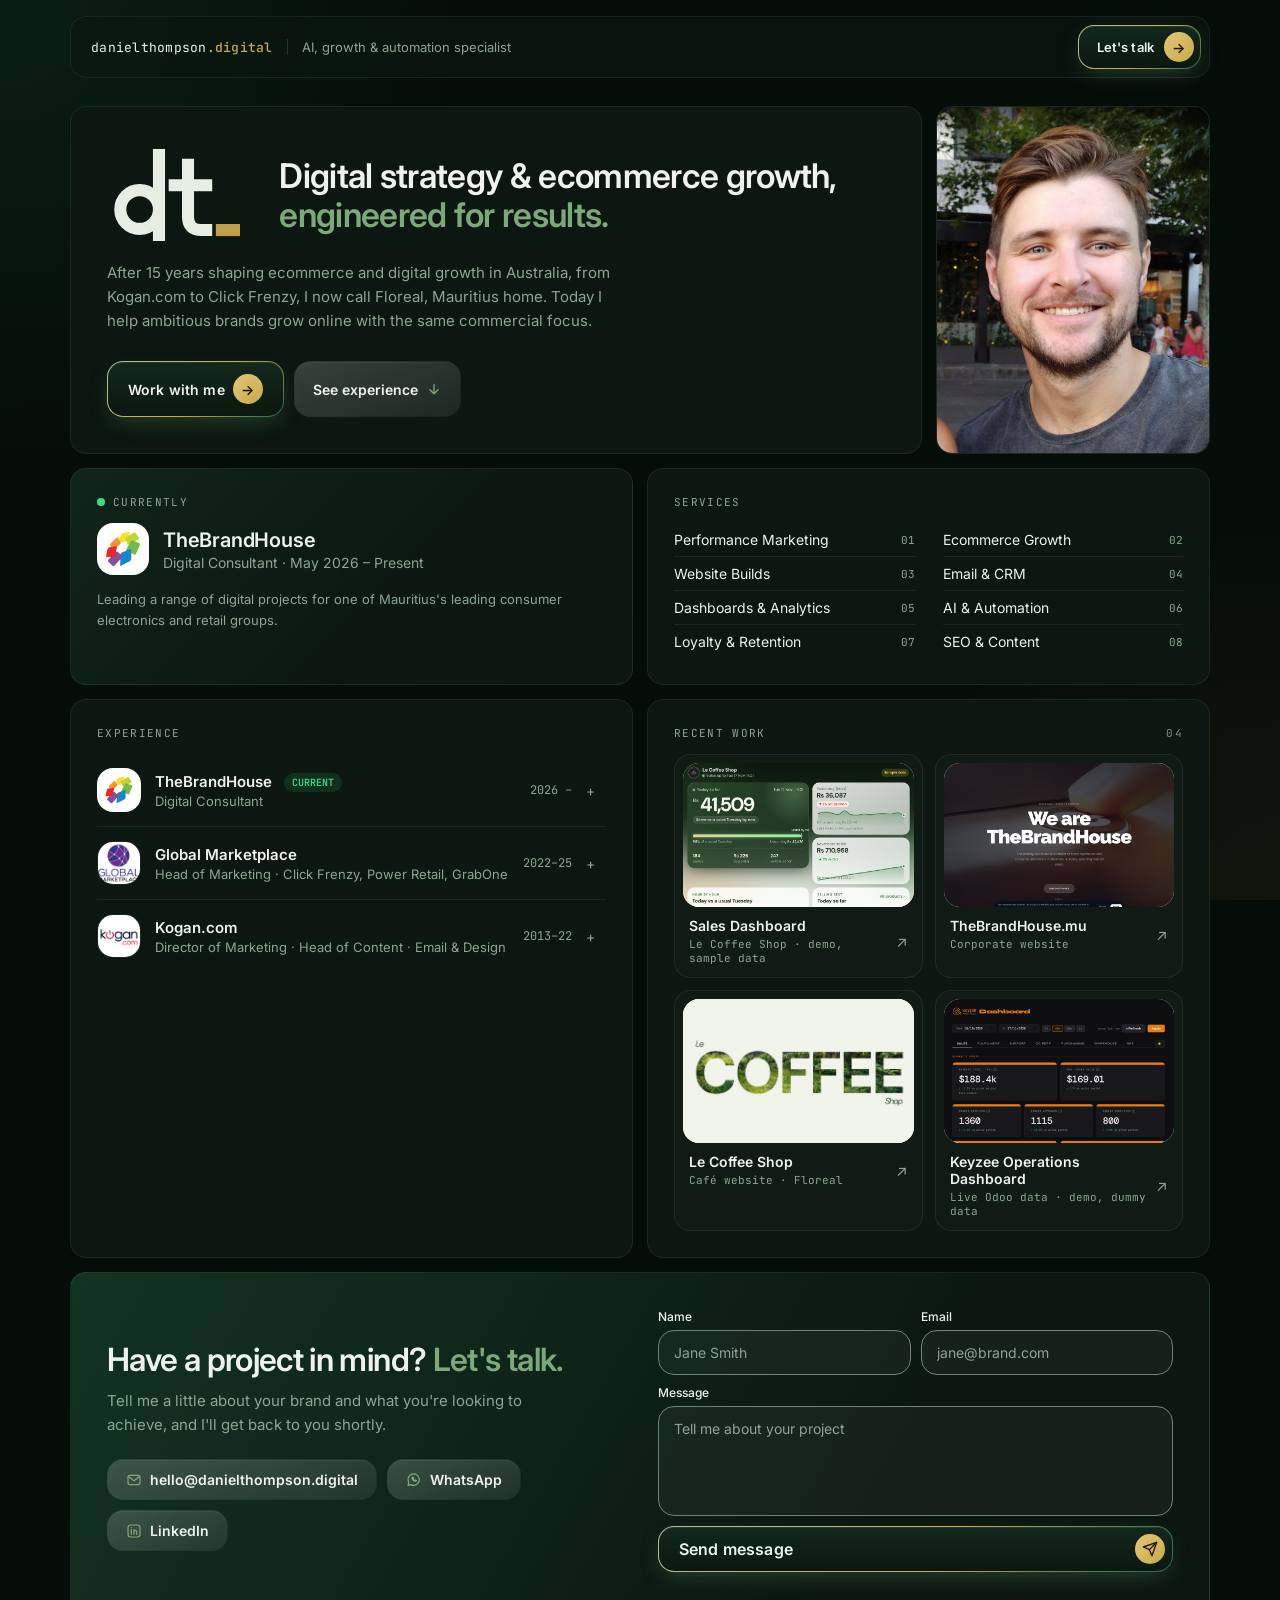
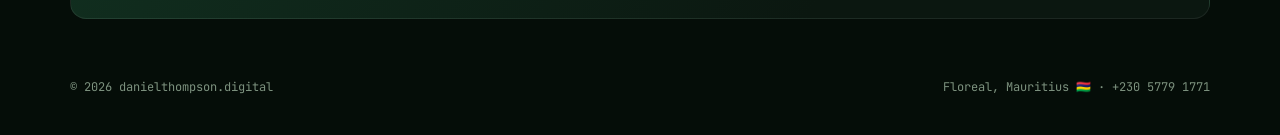
==== index.html @ fc4db71c "Premium style for all buttons - "Work with me" and "Send message" share the Let's talk look: dark gl" ====
<!DOCTYPE html>
<html lang="en">
<head>
  <!-- Google tag (gtag.js) -->
  <script async src="https://www.googletagmanager.com/gtag/js?id=G-NJDC5HFNE1"></script>
  <script>
    window.dataLayer = window.dataLayer || [];
    function gtag(){dataLayer.push(arguments);}
    gtag('js', new Date());
    gtag('config', 'G-NJDC5HFNE1');
  </script>
  <script>document.documentElement.classList.add('js');</script>
  <meta charset="UTF-8" />
  <meta name="viewport" content="width=device-width, initial-scale=1.0" />
  <title>Daniel Thompson – Digital Strategy & Ecommerce Growth</title>
  <meta name="description" content="Daniel Thompson – digital strategist and ecommerce growth consultant. 15 years in Australian ecommerce (Kogan.com, Click Frenzy), now based in Floreal, Mauritius." />
  <meta name="robots" content="index, follow" />
  <meta name="theme-color" content="#050d08" />
  <link rel="canonical" href="https://danielthompson.digital/" />

  <!-- Open Graph -->
  <meta property="og:type" content="website" />
  <meta property="og:url" content="https://danielthompson.digital/" />
  <meta property="og:title" content="Daniel Thompson – Digital Strategy & Ecommerce Growth" />
  <meta property="og:description" content="15 years in Australian ecommerce and digital, now based in Floreal, Mauritius, helping brands grow online." />
  <meta property="og:image" content="https://danielthompson.digital/images/daniel-thompson-og-image.jpg" />

  <!-- Twitter Card -->
  <meta name="twitter:card" content="summary_large_image" />
  <meta name="twitter:title" content="Daniel Thompson – Digital Strategy & Ecommerce Growth" />
  <meta name="twitter:description" content="15 years in Australian ecommerce and digital, now based in Floreal, Mauritius, helping brands grow online." />
  <meta name="twitter:image" content="https://danielthompson.digital/images/daniel-thompson-og-image.jpg" />

  <!-- Favicons -->
  <link rel="icon" type="image/svg+xml" href="images/favicon_io/dt-icon.svg" />
  <link rel="icon" type="image/x-icon" href="images/favicon_io/favicon.ico" />
  <link rel="icon" type="image/png" sizes="32x32" href="images/favicon_io/favicon-32x32.png" />
  <link rel="icon" type="image/png" sizes="16x16" href="images/favicon_io/favicon-16x16.png" />
  <link rel="apple-touch-icon" sizes="180x180" href="images/favicon_io/apple-touch-icon.png" />
  <link rel="manifest" href="images/favicon_io/site.webmanifest" />

<link rel="preconnect" href="https://fonts.googleapis.com">
<link rel="preconnect" href="https://fonts.gstatic.com" crossorigin>
<link href="https://fonts.googleapis.com/css2?family=Inter:wght@400;500;600;700&family=JetBrains+Mono:wght@400;500&display=swap" rel="stylesheet">
<style>
  :root {
    --bg: #050d08;
    --tile: #0b1710;
    --tile-2: #0f1f15;
    --line: rgba(255,255,255,0.07);
    --text: #eef3ec;
    --muted: #8ea592;
    --green: #7da87a;
    --green-deep: #1e6b4a;
    --gold: #c9a84c;
    --radius: 16px;
  }
  * { box-sizing: border-box; margin: 0; padding: 0; }
  html { scroll-behavior: smooth; }
  body {
    font-family: Inter, system-ui, sans-serif;
    background: var(--bg);
    color: var(--text);
    -webkit-font-smoothing: antialiased;
    background-image:
      radial-gradient(60vmax 60vmax at 0% 0%, rgba(30,107,74,0.18), transparent 60%),
      radial-gradient(50vmax 50vmax at 100% 100%, rgba(201,168,76,0.06), transparent 60%);
    background-attachment: fixed;
  }
  a { color: inherit; text-decoration: none; }
  .mono { font-family: 'JetBrains Mono', monospace; }
  .sr-only { position: absolute; width: 1px; height: 1px; padding: 0; margin: -1px; overflow: hidden; clip: rect(0,0,0,0); white-space: nowrap; border: 0; }

  /* NAV */
  nav {
    position: sticky; top: 16px; z-index: 50;
    max-width: 1180px; margin: 16px auto 0; padding: 0 20px;
  }
  .nav-inner {
    display: flex; align-items: center; justify-content: space-between;
    background: rgba(11,23,16,0.7); backdrop-filter: blur(16px);
    border: 1px solid var(--line); border-radius: var(--radius);
    padding: 8px 8px 8px 20px;
  }
  .logo { font-family: 'JetBrains Mono', monospace; font-size: 13px; letter-spacing: 0.02em; }
  .logo b { color: var(--gold); font-weight: 500; }
  .brand { display: flex; align-items: center; gap: 14px; min-width: 0; }
  .tagline { font-size: 13px; color: var(--muted); padding-left: 14px; border-left: 1px solid rgba(255,255,255,0.12); white-space: nowrap; overflow: hidden; text-overflow: ellipsis; }
  .nav-links { display: flex; gap: 4px; }
  .nav-links a {
    font-size: 13px; color: var(--muted); padding: 9px 16px; border-radius: var(--radius);
    transition: background .2s, color .2s;
  }
  .nav-links a:hover { background: rgba(255,255,255,0.05); color: var(--text); }
  /* Premium buttons: dark glass with a green→gold gradient edge, gold arrow, sheen on hover.
     Shared by the nav "Let's talk", "Work with me" and "Send message". */
  .nav-links a.cta, .btn-primary {
    position: relative; overflow: hidden; isolation: isolate;
    display: inline-flex; align-items: center; gap: 10px;
    padding: 6px 6px 6px 18px; color: var(--text); font-weight: 600; letter-spacing: .01em;
    border: 1px solid transparent; border-radius: var(--radius);
    background:
      linear-gradient(180deg, #13281c, #0b1710) padding-box,
      linear-gradient(135deg, #a8bf9a, #c9a84c 55%, #1e6b4a) border-box;
    box-shadow: inset 0 1px 0 rgba(255,255,255,.08), 0 8px 24px -8px rgba(125,168,122,.35);
    transition: box-shadow .3s ease, transform .3s ease;
  }
  .nav-links a.cta::after, .btn-primary::after, .btn-ghost::after {
    content: ''; position: absolute; inset: 0; z-index: -1; pointer-events: none;
    background: linear-gradient(110deg, transparent 30%, rgba(201,168,76,.22) 50%, transparent 70%);
    transform: translateX(-120%); transition: transform .7s ease;
  }
  .cta-arrow {
    display: grid; place-items: center; flex-shrink: 0; width: 30px; height: 30px; border-radius: 50%; overflow: hidden;
    background: linear-gradient(135deg, #e3c873, #c9a84c); color: #1a1405; font-size: 14px;
    transition: transform .3s ease;
  }
  .nav-links a.cta:hover, .btn-primary:hover {
    background: linear-gradient(180deg, #173122, #0d1c13) padding-box, linear-gradient(135deg, #c4d8b6, #e3c873 55%, #2d7a55) border-box;
    box-shadow: inset 0 1px 0 rgba(255,255,255,.1), 0 10px 30px -8px rgba(201,168,76,.45); transform: translateY(-1px);
  }
  .nav-links a.cta:hover::after, .btn-primary:hover::after, .btn-ghost:hover::after { transform: translateX(120%); }
  .nav-links a.cta:hover .cta-arrow, a.btn-primary:hover .cta-arrow { transform: translateX(3px) rotate(-45deg); }
  .nav-links a.cta:focus-visible, .btn:focus-visible { outline: 2px solid #c9a84c; outline-offset: 3px; }
  .btn-primary:disabled { opacity: .75; cursor: progress; transform: none; }

  /* GRID */
  main { max-width: 1180px; margin: 0 auto; padding: 28px 20px 60px; }
  .grid {
    display: grid;
    grid-template-columns: repeat(4, 1fr);
    grid-auto-rows: minmax(150px, auto);
    gap: 14px;
  }
  .tile {
    background: var(--tile);
    border: 1px solid var(--line);
    border-radius: var(--radius);
    padding: 26px;
    position: relative; overflow: hidden;
    transition: border-color .3s, transform .3s;
  }
  .js .tile { opacity: 0; transform: translateY(14px); }
  .js .tile.in { opacity: 1; transform: none; transition: opacity .6s ease, transform .6s ease, border-color .3s; }
  .tile:hover { border-color: rgba(125,168,122,0.3); }
  /* Spotlight that follows cursor */
  .tile::before {
    content: ''; position: absolute; inset: 0; pointer-events: none; opacity: 0;
    background: radial-gradient(400px circle at var(--mx,50%) var(--my,50%), rgba(125,168,122,0.10), transparent 40%);
    transition: opacity .3s;
  }
  .tile:hover::before { opacity: 1; }
  .label {
    font-family: 'JetBrains Mono', monospace; font-size: 11px; font-weight: 400; color: var(--muted);
    text-transform: uppercase; letter-spacing: 0.12em; margin-bottom: 14px; display: flex; align-items: center; gap: 8px;
  }

  .t-hero { grid-column: span 3; grid-row: span 2; display: flex; flex-direction: column; justify-content: space-between; padding: 36px; }
  .t-photo { grid-column: span 1; grid-row: span 2; padding: 0; }
  .t-now { grid-column: span 2; }
  .t-exp { grid-column: span 2; grid-row: span 2; }
  .t-work { grid-column: span 2; grid-row: span 2; display: flex; flex-direction: column; }
  .t-services { grid-column: span 2; grid-row: span 1; }
  .t-contact { grid-column: span 4; }

  /* HERO */
  .hero-head { display: flex; align-items: center; gap: 32px; }
  .hero-mark { height: 104px; width: auto; aspect-ratio: 58 / 43; flex-shrink: 0; overflow: visible; }
  .hero-title { font-size: 34px; font-weight: 600; letter-spacing: -0.02em; line-height: 1.15; max-width: 620px; }
  .hero-title em { font-style: normal; color: var(--green); }
  .hero-sub { color: var(--muted); font-size: 15px; line-height: 1.6; max-width: 520px; margin-top: 14px; }
  .hero-actions { display: flex; gap: 10px; margin-top: 28px; flex-wrap: wrap; }
  .btn { display: inline-flex; align-items: center; gap: 8px; padding: 12px 20px; border-radius: var(--radius); font-size: 14px; font-weight: 600; }
  /* Secondary: quiet glass, the gradient edge appears on hover */
  .btn-ghost {
    position: relative; overflow: hidden; isolation: isolate; color: var(--text);
    padding: 11px 18px; border: 1px solid transparent;
    background: linear-gradient(180deg, rgba(255,255,255,.05), rgba(255,255,255,.02)) padding-box, linear-gradient(135deg, rgba(255,255,255,.14), rgba(255,255,255,.06)) border-box;
    box-shadow: inset 0 1px 0 rgba(255,255,255,.06);
    transition: background .3s ease, transform .3s ease, box-shadow .3s ease;
  }
  .btn-ghost:hover {
    background: linear-gradient(180deg, rgba(255,255,255,.07), rgba(255,255,255,.03)) padding-box, linear-gradient(135deg, #a8bf9a, #c9a84c 55%, #1e6b4a) border-box;
    box-shadow: inset 0 1px 0 rgba(255,255,255,.08), 0 8px 22px -10px rgba(125,168,122,.4); transform: translateY(-1px);
  }
  .btn-ghost svg { width: 16px; height: 16px; flex-shrink: 0; color: var(--green); transition: color .3s, transform .3s; }
  .btn-ghost:hover svg { color: #e3c873; }
  .btn-ghost .down { transition: transform .3s; }
  .btn-ghost:hover .down { transform: translateY(2px); color: #e3c873; }

  .t-photo img { width: 100%; height: 100%; object-fit: cover; display: block; filter: saturate(0.9); transition: transform .6s; }
  .t-photo:hover img { transform: scale(1.04); }
  .photo-caption { display: none; }
  .dot { width: 8px; height: 8px; border-radius: 50%; background: #3ddc84; box-shadow: 0 0 0 0 rgba(61,220,132,.6); animation: pulse 2s 3; flex-shrink: 0; }
  @keyframes pulse { 0% { box-shadow: 0 0 0 0 rgba(61,220,132,.55);} 70% { box-shadow: 0 0 0 9px rgba(61,220,132,0);} 100% { box-shadow: 0 0 0 0 rgba(61,220,132,0);} }

  /* NOW */
  .t-now { background: linear-gradient(135deg, #10251a, #0b1710 60%); }
  .now-row { display: flex; align-items: center; gap: 14px; }
  .now-logo { width: 52px; height: 52px; border-radius: var(--radius); background: #fff; padding: 7px; object-fit: contain; flex-shrink: 0; }
  .now-co { font-size: 20px; font-weight: 600; letter-spacing: -0.01em; }
  .now-role { color: var(--muted); font-size: 14px; margin-top: 2px; }
  .now-desc { color: var(--muted); font-size: 13px; line-height: 1.6; margin-top: 14px; }


  /* EXPERIENCE */
  .exp-list { display: flex; flex-direction: column; }
  details { border-top: 1px solid var(--line); }
  details:first-child { border-top: none; }
  summary {
    list-style: none; cursor: pointer; display: grid; grid-template-columns: 44px 1fr auto 20px; align-items: center; gap: 14px; padding: 14px 0;
  }
  summary::-webkit-details-marker { display: none; }
  .exp-logo { width: 44px; height: 44px; border-radius: var(--radius); object-fit: cover; border: 1px solid var(--line); }
  .exp-logo-light { background: #fff; padding: 6px; object-fit: contain; }
  .exp-co { font-weight: 600; font-size: 15px; }
  .exp-role { color: var(--muted); font-size: 13px; margin-top: 2px; }
  .exp-yrs { font-family: 'JetBrains Mono', monospace; font-size: 12px; color: var(--muted); }
  .chev { color: var(--muted); transition: transform .3s; font-size: 14px; }
  details[open] .chev { transform: rotate(45deg); color: var(--green); }
  .exp-body { padding: 0 0 18px 58px; }
  .exp-body li { color: var(--muted); font-size: 13.5px; line-height: 1.6; margin-left: 16px; margin-bottom: 4px; }
  .exp-body li::marker { color: var(--green-deep); }
  .badge-now { font-family: 'JetBrains Mono', monospace; font-size: 10px; background: rgba(61,220,132,.12); color: #3ddc84; padding: 3px 8px; border-radius: var(--radius); margin-left: 8px; vertical-align: middle; }

  /* CLOCK */
  /* WORK GALLERY */
  .label .count { margin-left: auto; color: #7d927f; }
  .gallery { display: grid; grid-template-columns: 1fr 1fr; gap: 12px; }
  .work { display: flex; flex-direction: column; gap: 10px; padding: 8px 8px 12px; border-radius: var(--radius); border: 1px solid var(--line); background: rgba(255,255,255,0.02); transition: border-color .25s, background .25s; }
  a.work:hover { border-color: rgba(125,168,122,0.35); background: rgba(30,107,74,0.08); }
  .work-shot { position: relative; aspect-ratio: 16 / 10; border-radius: var(--radius); overflow: hidden; background: #fff; }
  .work-img { position: absolute; inset: 0; background-size: cover; background-position: top center; transition: transform .6s ease; }
  a.work:hover .work-img { transform: scale(1.04); }
  .work-meta { display: flex; justify-content: space-between; align-items: center; gap: 10px; padding: 0 6px; }
  .work-title { font-size: 14px; font-weight: 600; color: var(--text); }
  .work-tag { font-family: 'JetBrains Mono', monospace; font-size: 11px; color: var(--muted); margin-top: 3px; }
  .work-arrow { color: var(--muted); font-size: 15px; transition: color .25s, transform .25s; }
  a.work:hover .work-arrow { color: var(--green); transform: translate(2px, -2px); }

  /* SERVICES */
  .t-services ul { list-style: none; display: grid; grid-template-columns: 1fr 1fr; column-gap: 28px; }
  .t-services li { font-size: 14px; display: flex; justify-content: space-between; align-items: center; padding: 8px 0; border-bottom: 1px solid var(--line); transition: color .2s, padding .2s; }
  .t-services li:nth-last-child(-n+2) { border: none; }
  .t-services li:hover { color: var(--green); padding-left: 4px; }
  .t-services li span { color: var(--muted); font-family: 'JetBrains Mono', monospace; font-size: 11px; }

  /* CONTACT */
  .t-contact { display: grid; grid-template-columns: 1fr 1fr; gap: 36px; align-items: center; padding: 36px; background: linear-gradient(120deg, #123322, #0b1710 70%); }
  .contact-sub { color: var(--muted); font-size: 15px; line-height: 1.6; margin: 10px 0 22px; max-width: 420px; }
  .contact-form { display: grid; grid-template-columns: 1fr 1fr; gap: 10px; }
  .contact-form input, .contact-form textarea { background: rgba(255,255,255,0.04); border: 1px solid #6d8572; border-radius: var(--radius); padding: 13px 15px; color: var(--text); font: inherit; font-size: 14px; outline: none; transition: border-color .2s; }
  .contact-form input::placeholder, .contact-form textarea::placeholder { color: #8ea592; }
  .field { display: flex; flex-direction: column; gap: 6px; }
  .field-wide { grid-column: span 2; }
  .field label { font-size: 12px; font-weight: 500; color: var(--text); }
  .contact-form input:focus, .contact-form textarea:focus { border-color: var(--green); }
  .contact-form textarea { height: 110px; resize: none; }
  .contact-form button { grid-column: span 2; justify-content: space-between; cursor: pointer; font: inherit; font-weight: 600; padding: 7px 7px 7px 20px; }
  .form-status { grid-column: span 2; font-size: 14px; }
  /* Paper plane: on hover it flies off up-right, then glides back in from bottom-left, on a loop */
  .send-btn .plane svg { width: 16px; height: 16px; }
  .send-btn .plane svg { display: block; }
  .send-btn:hover .plane svg, .send-btn:focus-visible .plane svg { animation: plane-loop 1.6s cubic-bezier(.45,0,.25,1) infinite; }
  .send-btn.sending .plane svg { animation: plane-loop .9s cubic-bezier(.45,0,.25,1) infinite; }
  @keyframes plane-loop {
    0%   { transform: translate(0, 0) rotate(0deg); opacity: 1; }
    35%  { transform: translate(26px, -26px) rotate(-8deg); opacity: 0; }
    36%  { transform: translate(-26px, 26px) rotate(8deg); opacity: 0; }
    70%  { transform: translate(0, 0) rotate(0deg); opacity: 1; }
    100% { transform: translate(0, 0) rotate(0deg); opacity: 1; }
  }
  .form-success { color: #3ddc84; font-weight: 600; }
  .contact-title { font-size: 32px; font-weight: 600; letter-spacing: -0.02em; }
  .contact-title span { color: var(--green); }
  .contact-links { display: flex; gap: 10px; flex-wrap: wrap; }

  footer { max-width: 1180px; margin: 0 auto; padding: 0 20px 40px; display: flex; justify-content: space-between; color: #7d927f; font-size: 12px; font-family: 'JetBrains Mono', monospace; }

  @media (max-width: 960px) {
    .grid { grid-template-columns: repeat(2, 1fr); }
    .t-hero, .t-exp, .t-work, .t-contact, .t-now { grid-column: span 2; }
    .t-photo { grid-column: span 2; grid-row: span 1; height: auto; display: grid; grid-template-columns: 132px 1fr; align-items: center; }
    .t-photo img { height: 160px; object-position: 50% 20%; }
    .t-photo:hover img { transform: none; }
    .photo-caption { display: flex; flex-direction: column; gap: 4px; padding: 18px 20px; font-size: 13px; color: var(--muted); line-height: 1.4; }
    .photo-caption strong { font-size: 17px; font-weight: 600; color: var(--text); margin-bottom: 2px; }
    .t-services { grid-column: span 2; }
    .hero-title { font-size: 26px; }
    .hero-head { flex-direction: column; align-items: flex-start; gap: 22px; }
    .hero-mark { height: 72px; }
    .t-contact { grid-template-columns: 1fr; padding: 28px; }
  }
  @media (max-width: 720px) {
    .brand { flex-direction: column; align-items: flex-start; gap: 3px; }
    .tagline { font-size: 11px; padding-left: 0; border-left: none; white-space: normal; }
  }
  @media (max-width: 520px) {
    .t-services { grid-column: span 2; padding: 20px; }
    .t-services ul { grid-template-columns: 1fr; }
    .t-services li:nth-last-child(2) { border-bottom: 1px solid var(--line); }
    .gallery { grid-template-columns: 1fr; }
    summary { grid-template-columns: 40px 1fr 20px; }
    .exp-yrs { display: none; }
    .exp-body { padding-left: 0; }
    .contact-form { grid-template-columns: 1fr; }
    .field-wide, .contact-form button, .form-status { grid-column: span 1; }
  }

  @media (prefers-reduced-motion: reduce) {
    *, *::before, *::after { animation: none !important; transition: none !important; }
    .js .tile { opacity: 1; transform: none; }
    html { scroll-behavior: auto; }
  }
</style>
</head>
<body>

<nav>
  <div class="nav-inner">
    <div class="brand">
      <a href="#" class="logo">danielthompson<b>.digital</b></a>
      <span class="tagline">AI, growth &amp; automation specialist</span>
    </div>
    <div class="nav-links">
      <a href="#contact" class="cta"><span>Let's talk</span><span class="cta-arrow" aria-hidden="true">→</span></a>
    </div>
  </div>
</nav>

<main>
  <div class="grid">

    <!-- HERO -->
    <section class="tile t-hero">
      <div>
        <div class="hero-head">
          <svg xmlns="http://www.w3.org/2000/svg" class="hero-mark" viewBox="3 10 58 43" width="140" height="104" overflow="visible" role="img" aria-label="dt logo">
  <circle cx="16.5" cy="37.5" r="8" fill="none" stroke="#e6ede3" stroke-width="5"/>
  <path d="M24.5 15 V48" stroke="#e6ede3" stroke-width="5" stroke-linecap="square"/>
  <path d="M36.5 19 V40.5 Q36.5 46 42 46 H44" fill="none" stroke="#e6ede3" stroke-width="5" stroke-linecap="square"/>
  <path d="M31 27.5 H44" stroke="#e6ede3" stroke-width="5" stroke-linecap="square"/>
  <rect x="48" y="43.5" width="10" height="5" fill="#c9a84c"><animate attributeName="opacity" values="1;1;0;0" dur="1.1s" repeatCount="4"/></rect></svg>
          <h1 class="hero-title">Digital strategy &amp; ecommerce growth, <em>engineered for results.</em></h1>
        </div>
        <p class="hero-sub">After 15 years shaping ecommerce and digital growth in Australia, from Kogan.com to Click Frenzy, I now call Floreal, Mauritius home. Today I help ambitious brands grow online with the same commercial focus.</p>
      </div>
      <div class="hero-actions">
        <a href="#contact" class="btn btn-primary"><span>Work with me</span><span class="cta-arrow" aria-hidden="true">→</span></a>
        <a href="#experience" class="btn btn-ghost"><span>See experience</span><svg class="down" viewBox="0 0 24 24" fill="none" stroke="currentColor" stroke-width="2" stroke-linecap="round" stroke-linejoin="round" aria-hidden="true"><path d="M12 5v14M6 13l6 6 6-6"/></svg></a>
      </div>
    </section>

    <!-- PHOTO -->
    <section class="tile t-photo">
      <img src="images/dt-headshot2.png" alt="Daniel Thompson">
      <div class="photo-caption" aria-hidden="true"><strong>Daniel Thompson</strong><span>Floreal, Mauritius 🇲🇺</span><span>15 years in ecommerce &amp; digital</span></div>
    </section>

    <!-- NOW -->
    <section class="tile t-now">
      <h2 class="label"><span class="dot" aria-hidden="true"></span> Currently</h2>
      <div class="now-row">
        <img class="now-logo" src="images/tbh-dtdl.png" alt="TheBrandHouse">
        <div>
          <div class="now-co">TheBrandHouse</div>
          <div class="now-role">Digital Consultant · May 2026 – Present</div>
        </div>
      </div>
      <p class="now-desc">Leading a range of digital projects for one of Mauritius's leading consumer electronics and retail groups.</p>
    </section>

    <!-- STATS -->

    <!-- SERVICES -->
    <section class="tile t-services" id="services">
      <h2 class="label">Services</h2>
      <ul>
        <li>Performance Marketing <span>01</span></li>
        <li>Ecommerce Growth <span>02</span></li>
        <li>Website Builds <span>03</span></li>
        <li>Email &amp; CRM <span>04</span></li>
        <li>Dashboards &amp; Analytics <span>05</span></li>
        <li>AI &amp; Automation <span>06</span></li>
        <li>Loyalty &amp; Retention <span>07</span></li>
        <li>SEO &amp; Content <span>08</span></li>
      </ul>
    </section>

    <!-- EXPERIENCE -->
    <section class="tile t-exp" id="experience">
      <h2 class="label">Experience</h2>
      <div class="exp-list">
        <details>
          <summary>
            <img class="exp-logo exp-logo-light" src="images/tbh-dtdl.png" alt="">
            <div><div class="exp-co">TheBrandHouse <span class="badge-now">CURRENT</span></div><div class="exp-role">Digital Consultant</div></div>
            <div class="exp-yrs">2026 –</div>
            <div class="chev" aria-hidden="true">+</div>
          </summary>
          <div class="exp-body"><ul>
            <li>Ecommerce development across the Galaxy.mu brand</li>
            <li>Designing internal systems that streamline efficiency and productivity</li>
            <li>Automating everyday processes with AI</li>
          </ul></div>
        </details>
        <details>
          <summary>
            <img class="exp-logo" src="images/global-marketplace.jpeg" alt="">
            <div><div class="exp-co">Global Marketplace</div><div class="exp-role">Head of Marketing · Click Frenzy, Power Retail, GrabOne</div></div>
            <div class="exp-yrs">2022–25</div>
            <div class="chev" aria-hidden="true">+</div>
          </summary>
          <div class="exp-body"><ul>
            <li>Led marketing for Australia's premier ecommerce sale event across TV, DOOH, radio, Meta, TikTok &amp; Google</li>
            <li>Built a multi-year co-branded partnership with PayPal</li>
            <li>New WordPress site lifted display ad revenue by 56%</li>
            <li>Rebuilt the Braze recommendation engine with AI for one-to-one personalisation</li>
          </ul></div>
        </details>
        <details>
          <summary>
            <img class="exp-logo" src="images/kgn-dtdl.jpg" alt="">
            <div><div class="exp-co">Kogan.com</div><div class="exp-role">Director of Marketing · Head of Content · Email &amp; Design</div></div>
            <div class="exp-yrs">2013–22</div>
            <div class="chev" aria-hidden="true">+</div>
          </summary>
          <div class="exp-body"><ul>
            <li>Led a 30+ person team across performance, CRM and digital strategy</li>
            <li>Grew Kogan First to 300,000+ paid subscribers ($10M+ revenue)</li>
            <li>Managed a $70M marketing budget</li>
            <li>Grew active customers by 80%+</li>
          </ul></div>
        </details>
      </div>
    </section>

    <!-- WORK GALLERY -->
    <section class="tile t-work" id="work">
      <h2 class="label">Recent work <span class="count" aria-hidden="true">04</span></h2>
      <div class="gallery">
        <a class="work" href="work/lcs-ceo-dashboard.html"><div class="work-shot"><div class="work-img" style="background-image:url(images/work/lcs-ceo-dashboard.jpg);background-position:center" role="img" aria-label="Le Coffee Shop sales dashboard showing sample figures"></div></div><div class="work-meta"><div><div class="work-title">Sales Dashboard</div><div class="work-tag">Le Coffee Shop · demo, sample data</div></div><span class="work-arrow" aria-hidden="true">↗</span></div></a>
        <a class="work" href="https://www.thebrandhouse.mu/" target="_blank" rel="noopener"><div class="work-shot"><div class="work-img" style="background-image:url(images/work/thebrandhouse-mu.jpg);background-position:top center" role="img" aria-label="TheBrandHouse.mu homepage"></div></div><div class="work-meta"><div><div class="work-title">TheBrandHouse.mu</div><div class="work-tag">Corporate website</div></div><span class="work-arrow" aria-hidden="true">↗</span></div><span class="sr-only"> (opens in new tab)</span></a>
        <a class="work" href="https://lecoffee.shop/" target="_blank" rel="noopener"><div class="work-shot"><div class="work-img" style="background-image:url(images/work/le-coffee-shop.jpg);background-position:center" role="img" aria-label="Le Coffee Shop homepage"></div></div><div class="work-meta"><div><div class="work-title">Le Coffee Shop</div><div class="work-tag">Café website · Floreal</div></div><span class="work-arrow" aria-hidden="true">↗</span></div><span class="sr-only"> (opens in new tab)</span></a>
        <a class="work" href="work/keyzee-dashboard/"><div class="work-shot"><div class="work-img" style="background-image:url(images/work/keyzee-dashboard.jpg);background-position:top center" role="img" aria-label="Keyzee operations dashboard showing dummy figures"></div></div><div class="work-meta"><div><div class="work-title">Keyzee Operations Dashboard</div><div class="work-tag">Live Odoo data · demo, dummy data</div></div><span class="work-arrow" aria-hidden="true">↗</span></div></a>
      </div>
    </section>


    <!-- CONTACT -->
    <section class="tile t-contact" id="contact">
      <div>
        <div class="contact-title">Have a project in mind? <span>Let's talk.</span></div>
        <p class="contact-sub">Tell me a little about your brand and what you're looking to achieve, and I'll get back to you shortly.</p>
        <div class="contact-links">
          <a class="btn btn-ghost" href="mailto:hello@danielthompson.digital"><svg viewBox="0 0 24 24" fill="none" stroke="currentColor" stroke-width="1.8" stroke-linecap="round" stroke-linejoin="round" aria-hidden="true"><rect x="3" y="5" width="18" height="14" rx="3"/><path d="m4 7 8 6 8-6"/></svg><span>hello@danielthompson.digital</span></a>
          <a class="btn btn-ghost" href="https://wa.me/23057791771" target="_blank" rel="noopener"><svg viewBox="0 0 24 24" fill="none" stroke="currentColor" stroke-width="1.8" stroke-linecap="round" stroke-linejoin="round" aria-hidden="true"><path d="M20 11.5a8.5 8.5 0 0 1-12.6 7.4L3 20l1.2-4.2A8.5 8.5 0 1 1 20 11.5Z"/><path d="M9 8.5c.2 2.6 2.4 5 5.5 5.6l1-1.3-1.8-1-1 .8c-1-.4-1.8-1.2-2.2-2.2l.8-1-1-1.8Z"/></svg><span>WhatsApp</span><span class="sr-only"> (opens in new tab)</span></a>
          <a class="btn btn-ghost" href="https://www.linkedin.com/in/danieltnthompson/" target="_blank" rel="noopener"><svg viewBox="0 0 24 24" fill="none" stroke="currentColor" stroke-width="1.8" stroke-linecap="round" stroke-linejoin="round" aria-hidden="true"><rect x="3" y="3" width="18" height="18" rx="4"/><path d="M8 10v7M8 7v.01M12 17v-4a2 2 0 0 1 4 0v4M12 10v7"/></svg><span>LinkedIn</span><span class="sr-only"> (opens in new tab)</span></a>
        </div>
      </div>
      <form action="https://formspree.io/f/xlgwrkel" method="POST" id="contact-form" class="contact-form">
        <div class="field"><label for="cf-name">Name</label><input id="cf-name" type="text" name="name" autocomplete="name" placeholder="Jane Smith" required></div>
        <div class="field"><label for="cf-email">Email</label><input id="cf-email" type="email" name="email" autocomplete="email" placeholder="jane@brand.com" required></div>
        <div class="field field-wide"><label for="cf-message">Message</label><textarea id="cf-message" name="message" placeholder="Tell me about your project" required></textarea></div>
        <button type="submit" class="btn btn-primary send-btn"><span class="send-label">Send message</span><span class="cta-arrow plane" aria-hidden="true"><svg viewBox="0 0 24 24" width="18" height="18" fill="none" stroke="currentColor" stroke-width="2" stroke-linecap="round" stroke-linejoin="round"><path d="M22 2 11 13"/><path d="M22 2 15 22 11 13 2 9z"/></svg></span></button>
        <p class="form-status" id="form-status" role="status"></p>
      </form>
    </section>

  </div>
</main>

<footer><span>© 2026 danielthompson.digital</span><span>Floreal, Mauritius 🇲🇺 · +230 5779 1771</span></footer>

<script>
  // Experience: keep only one entry open so the tile stays compact
  const dets = document.querySelectorAll('.t-exp details');
  dets.forEach(d => d.addEventListener('toggle', () => { if (d.open) dets.forEach(o => { if (o !== d) o.open = false; }); }));


  // Contact form → Formspree, with GA4 lead event on success
  const form = document.getElementById('contact-form');
  const status = document.getElementById('form-status');
  form.addEventListener('submit', e => {
    e.preventDefault();
    const btn = form.querySelector('button');
    const label = btn.querySelector('.send-label');
    btn.disabled = true; btn.classList.add('sending'); label.textContent = 'Sending…'; status.textContent = '';
    fetch(form.action, { method: 'POST', body: new FormData(form), headers: { 'Accept': 'application/json' } })
      .then(r => {
        if (!r.ok) throw new Error('Request failed');
        form.innerHTML = '<p class="form-status form-success">✓ Thanks for your message, I\'ll get back to you shortly!</p>';
        if (typeof gtag === 'function') gtag('event', 'generate_lead', { event_category: 'contact', event_label: 'contact_form' });
      })
      .catch(() => {
        btn.disabled = false; btn.classList.remove('sending'); label.textContent = 'Send message';
        status.textContent = 'Something went wrong. Please email hello@danielthompson.digital instead.';
      });
  });

  // Cursor spotlight on tiles
  document.querySelectorAll('.tile').forEach(t => {
    t.addEventListener('mousemove', e => {
      const r = t.getBoundingClientRect();
      t.style.setProperty('--mx', (e.clientX - r.left) + 'px');
      t.style.setProperty('--my', (e.clientY - r.top) + 'px');
    });
  });

  // Staggered reveal
  const io = new IntersectionObserver(entries => entries.forEach(e => { if (e.isIntersecting) { const t = e.target; t.classList.add('in'); io.unobserve(t); setTimeout(() => t.style.transitionDelay = '', 1400); } }), { threshold: 0.1 });
  document.querySelectorAll('.tile').forEach((t, i) => { t.style.transitionDelay = (i * 60) + 'ms'; io.observe(t); });
</script>
</body>
</html>
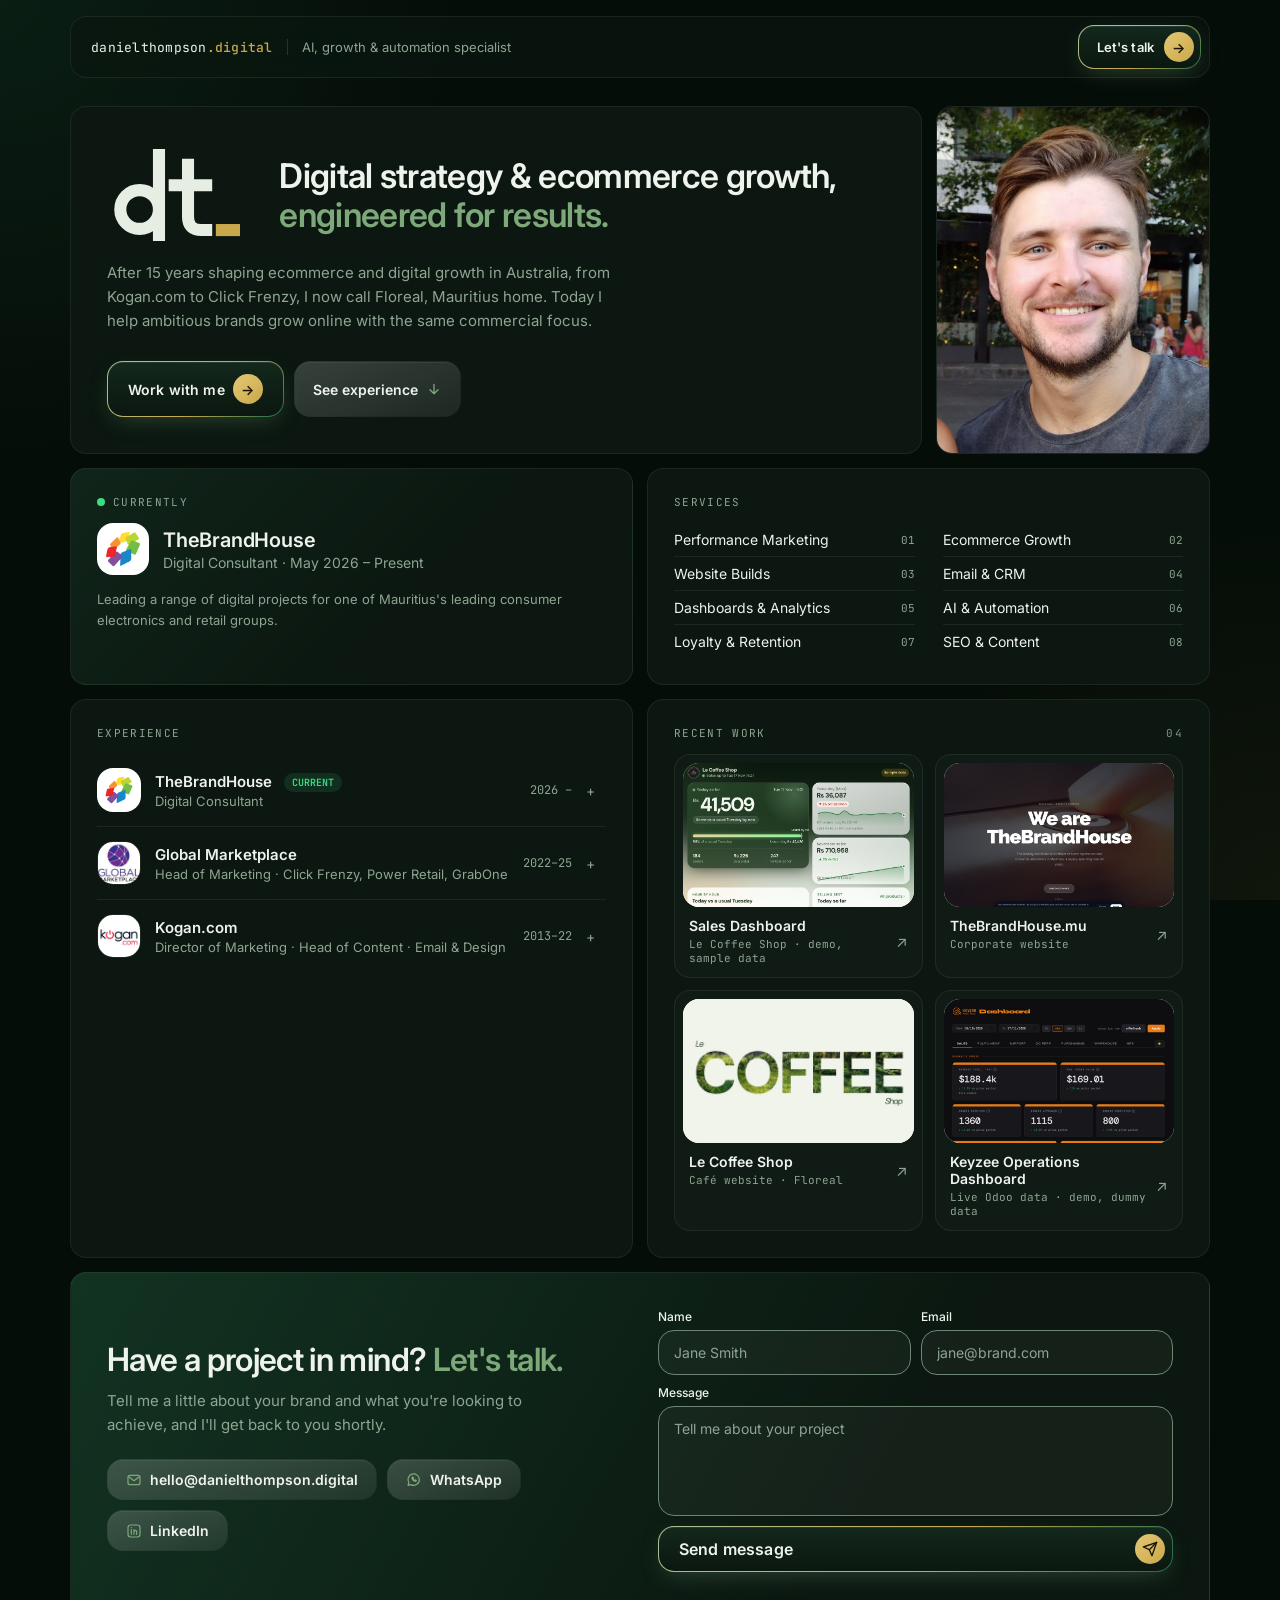
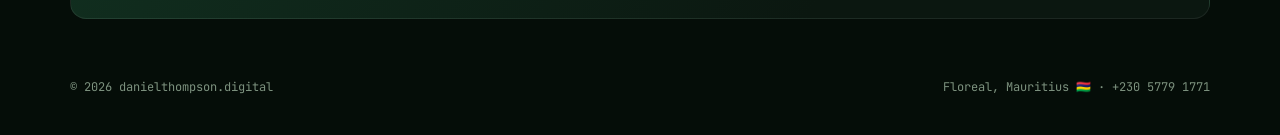
==== commit afcdbae4: "TheBrandHouse: performance marketing and loyalty line Co-Authored-By: Claude Opus 5.5 <noreply@anthr" ====
--- a/index.html
+++ b/index.html
@@ -401,7 +401,7 @@
           <div class="exp-body"><ul>
             <li>Ecommerce development across the Galaxy.mu brand</li>
             <li>Designing internal systems that streamline efficiency and productivity</li>
-            <li>Automating everyday processes with AI</li>
+            <li>Leading performance marketing and loyalty initiatives that grow and retain customers</li>
           </ul></div>
         </details>
         <details>
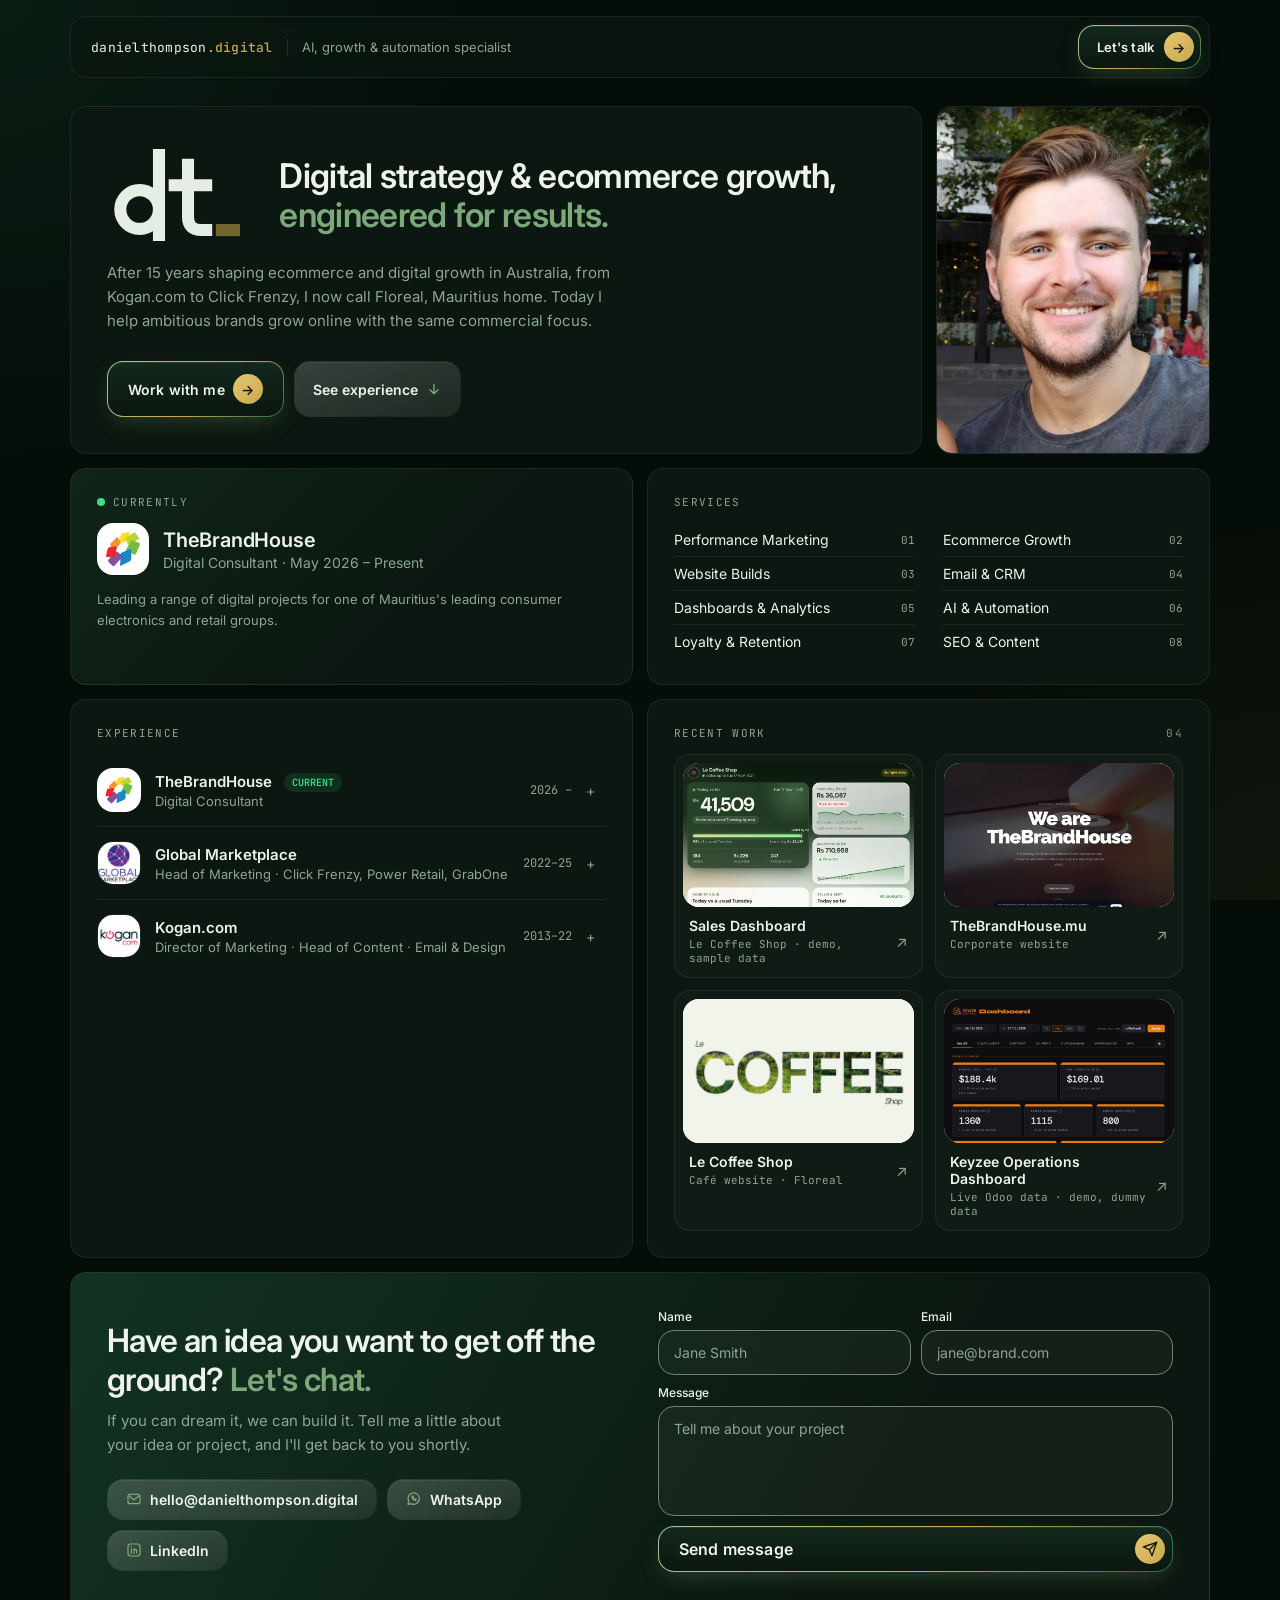
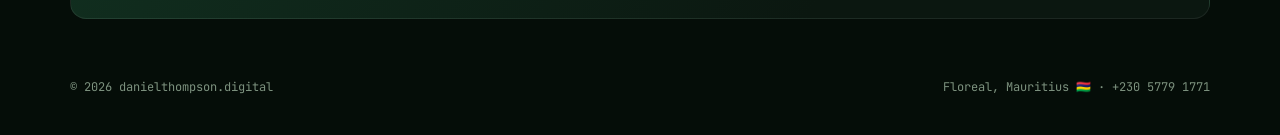
==== commit 2935163b: "Contact: "Have an idea you want to get off the ground? Let's chat." Co-Authored-By: Claude Opus 5.5 " ====
--- a/index.html
+++ b/index.html
@@ -97,7 +97,7 @@
   .nav-links a.cta, .btn-primary {
     position: relative; overflow: hidden; isolation: isolate;
     display: inline-flex; align-items: center; gap: 10px;
-    padding: 6px 6px 6px 18px; color: var(--text); font-weight: 600; letter-spacing: .01em;
+    padding: 6px 6px 6px 18px; color: var(--text); font-weight: 600; letter-spacing: .01em; white-space: nowrap;
     border: 1px solid transparent; border-radius: var(--radius);
     background:
       linear-gradient(180deg, #13281c, #0b1710) padding-box,
@@ -450,8 +450,8 @@
     <!-- CONTACT -->
     <section class="tile t-contact" id="contact">
       <div>
-        <div class="contact-title">Have a project in mind? <span>Let's talk.</span></div>
-        <p class="contact-sub">Tell me a little about your brand and what you're looking to achieve, and I'll get back to you shortly.</p>
+        <div class="contact-title">Have an idea you want to get off the ground? <span>Let's chat.</span></div>
+        <p class="contact-sub">If you can dream it, we can build it. Tell me a little about your idea or project, and I'll get back to you shortly.</p>
         <div class="contact-links">
           <a class="btn btn-ghost" href="mailto:hello@danielthompson.digital"><svg viewBox="0 0 24 24" fill="none" stroke="currentColor" stroke-width="1.8" stroke-linecap="round" stroke-linejoin="round" aria-hidden="true"><rect x="3" y="5" width="18" height="14" rx="3"/><path d="m4 7 8 6 8-6"/></svg><span>hello@danielthompson.digital</span></a>
           <a class="btn btn-ghost" href="https://wa.me/23057791771" target="_blank" rel="noopener"><svg viewBox="0 0 24 24" fill="none" stroke="currentColor" stroke-width="1.8" stroke-linecap="round" stroke-linejoin="round" aria-hidden="true"><path d="M20 11.5a8.5 8.5 0 0 1-12.6 7.4L3 20l1.2-4.2A8.5 8.5 0 1 1 20 11.5Z"/><path d="M9 8.5c.2 2.6 2.4 5 5.5 5.6l1-1.3-1.8-1-1 .8c-1-.4-1.8-1.2-2.2-2.2l.8-1-1-1.8Z"/></svg><span>WhatsApp</span><span class="sr-only"> (opens in new tab)</span></a>
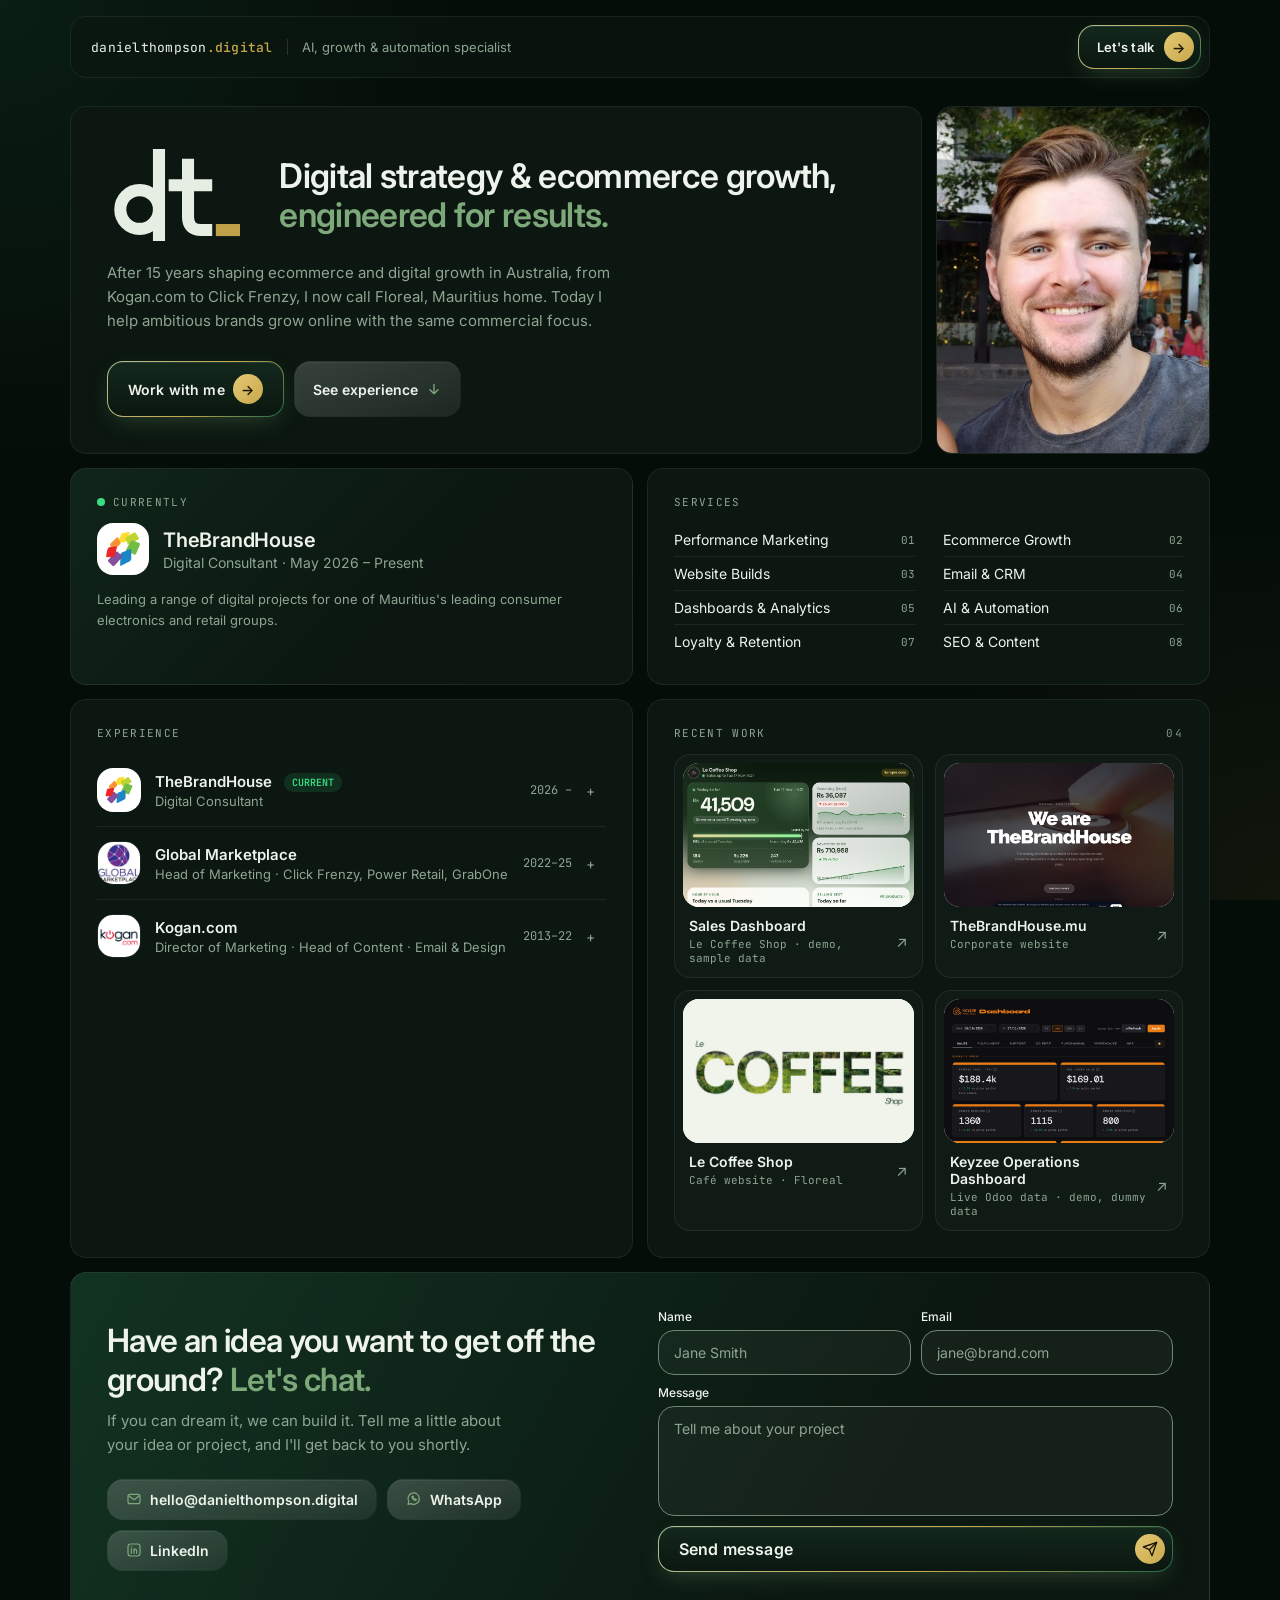
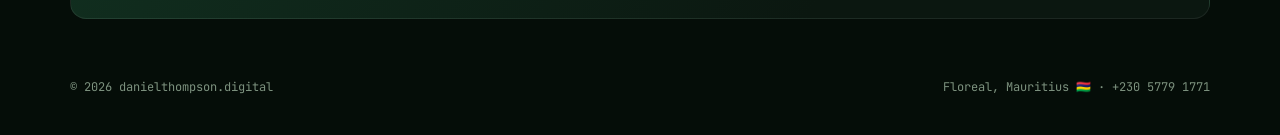
==== commit d129af85: "Mobile: compact profile card with round photo and SVG Mauritius flag Co-Authored-By: Claude Opus 5.5" ====
--- a/index.html
+++ b/index.html
@@ -280,10 +280,12 @@
   @media (max-width: 960px) {
     .grid { grid-template-columns: repeat(2, 1fr); }
     .t-hero, .t-exp, .t-work, .t-contact, .t-now { grid-column: span 2; }
-    .t-photo { grid-column: span 2; grid-row: span 1; height: auto; display: grid; grid-template-columns: 132px 1fr; align-items: center; }
-    .t-photo img { height: 160px; object-position: 50% 20%; }
+    .t-photo { grid-column: span 2; grid-row: span 1; height: auto; display: grid; grid-template-columns: 76px 1fr; align-items: center; gap: 4px; padding: 16px 18px; }
+    .t-photo img { width: 64px; height: 64px; border-radius: 50%; object-position: 50% 22%; box-shadow: 0 0 0 2px #7da87a; }
     .t-photo:hover img { transform: none; }
-    .photo-caption { display: flex; flex-direction: column; gap: 4px; padding: 18px 20px; font-size: 13px; color: var(--muted); line-height: 1.4; }
+    .photo-caption { display: flex; flex-direction: column; gap: 4px; padding: 0; font-size: 13px; color: var(--muted); line-height: 1.4; }
+    .photo-caption .loc { display: inline-flex; align-items: center; gap: 6px; }
+    .photo-caption .flag { width: 18px; height: 12px; border-radius: 2px; box-shadow: 0 0 0 1px rgba(255,255,255,.15); flex-shrink: 0; }
     .photo-caption strong { font-size: 17px; font-weight: 600; color: var(--text); margin-bottom: 2px; }
     .t-services { grid-column: span 2; }
     .hero-title { font-size: 26px; }
@@ -354,7 +356,7 @@
     <!-- PHOTO -->
     <section class="tile t-photo">
       <img src="images/dt-headshot2.png" alt="Daniel Thompson">
-      <div class="photo-caption" aria-hidden="true"><strong>Daniel Thompson</strong><span>Floreal, Mauritius 🇲🇺</span><span>15 years in ecommerce &amp; digital</span></div>
+      <div class="photo-caption"><strong>Daniel Thompson</strong><span>Over 15 years in online retail and digital</span><span class="loc">Located in Floreal, Mauritius <svg class="flag" viewBox="0 0 24 16" aria-hidden="true"><rect width="24" height="4" fill="#EA2839"/><rect y="4" width="24" height="4" fill="#1A206D"/><rect y="8" width="24" height="4" fill="#FFD500"/><rect y="12" width="24" height="4" fill="#00A551"/></svg></span></div>
     </section>
 
     <!-- NOW -->
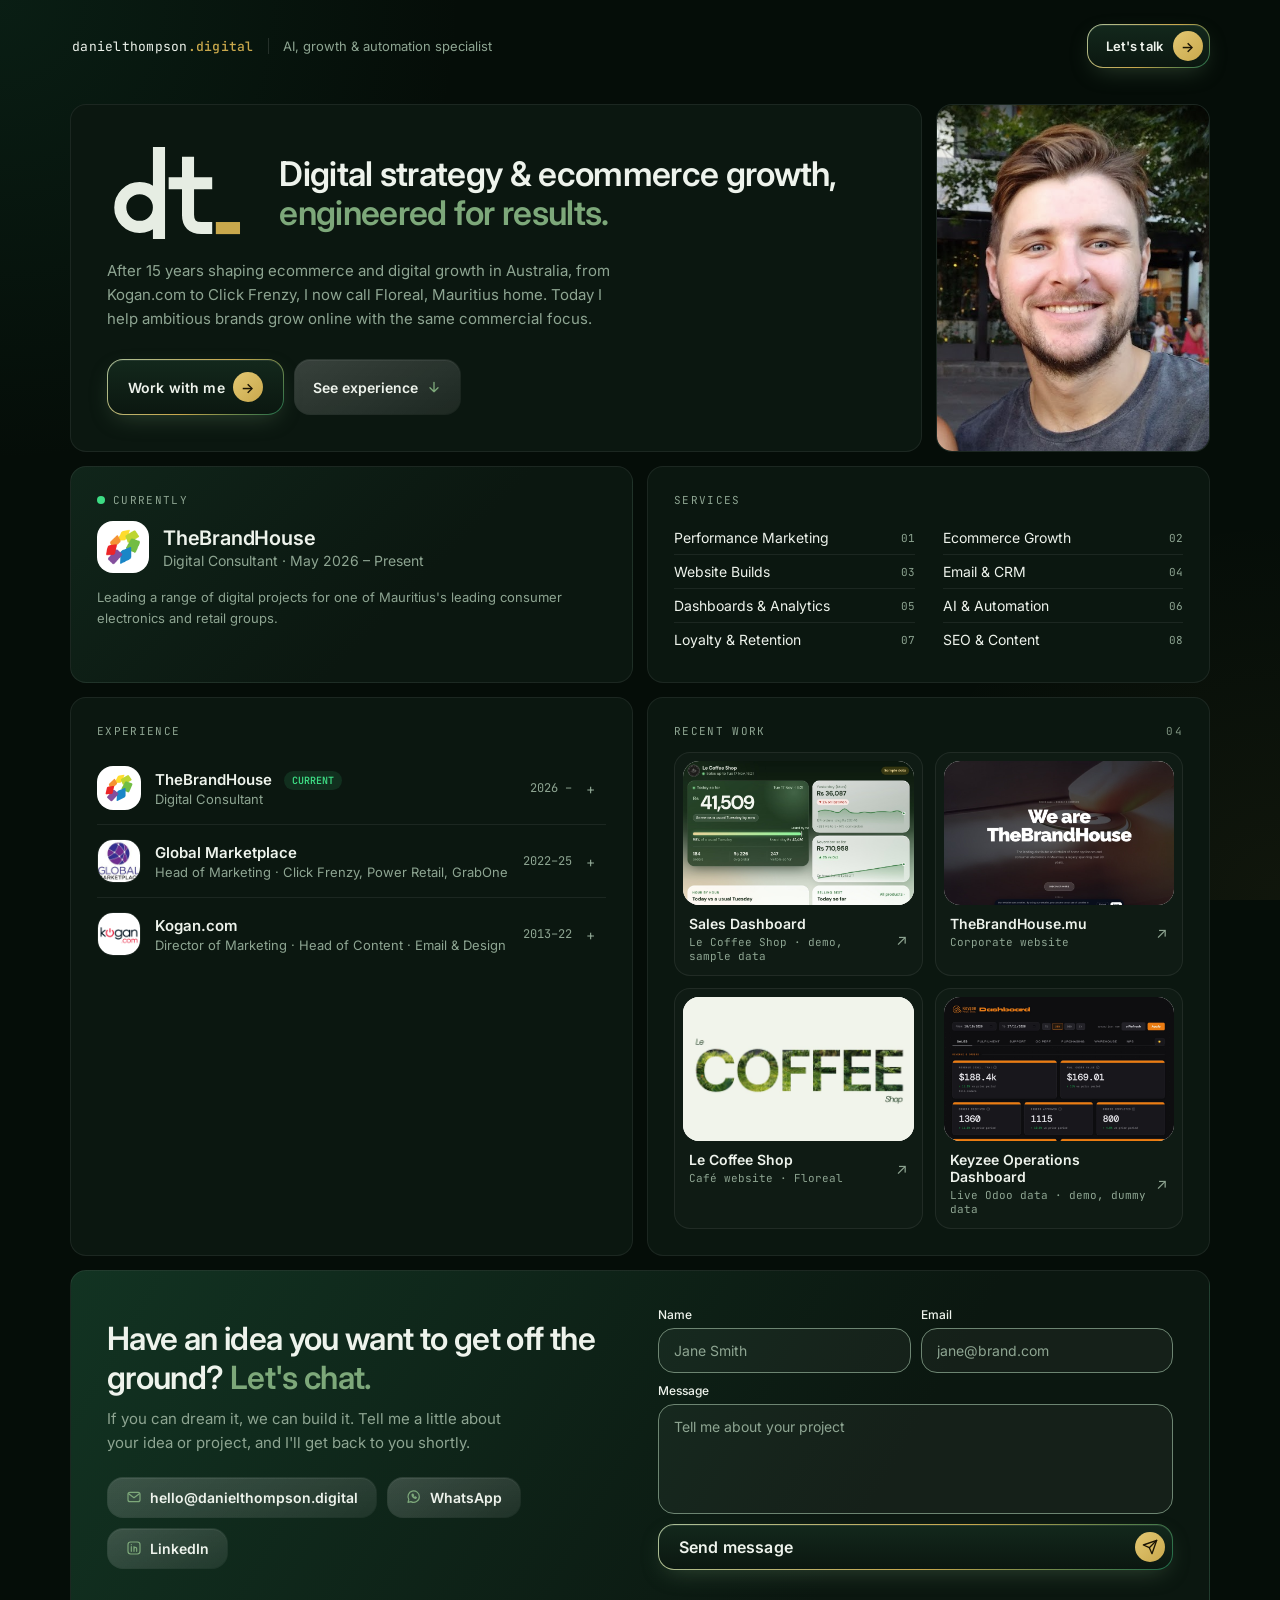
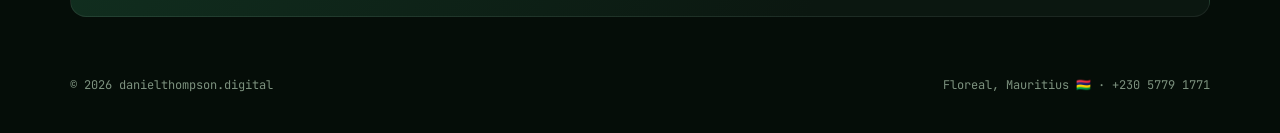
==== commit 0c6de5c7: "Borderless top bar; frosted backdrop fades in on scroll Co-Authored-By: Claude Opus 5.5 <noreply@ant" ====
--- a/index.html
+++ b/index.html
@@ -76,12 +76,18 @@
     position: sticky; top: 16px; z-index: 50;
     max-width: 1180px; margin: 16px auto 0; padding: 0 20px;
   }
+  /* Borderless top bar: sits on the page; a soft frosted backdrop fades in once you scroll */
   .nav-inner {
+    position: relative; isolation: isolate;
     display: flex; align-items: center; justify-content: space-between;
-    background: rgba(11,23,16,0.7); backdrop-filter: blur(16px);
-    border: 1px solid var(--line); border-radius: var(--radius);
-    padding: 8px 8px 8px 20px;
-  }
+    padding: 8px 0 8px 2px;
+  }
+  .nav-inner::before {
+    content: ''; position: absolute; inset: -4px -14px; z-index: -1; border-radius: var(--radius);
+    background: rgba(5,13,8,0.72); backdrop-filter: blur(16px); -webkit-backdrop-filter: blur(16px);
+    opacity: 0; transition: opacity .3s ease;
+  }
+  nav.scrolled .nav-inner::before { opacity: 1; }
   .logo { font-family: 'JetBrains Mono', monospace; font-size: 13px; letter-spacing: 0.02em; }
   .logo b { color: var(--gold); font-weight: 500; }
   .brand { display: flex; align-items: center; gap: 14px; min-width: 0; }
@@ -475,6 +481,11 @@
 <footer><span>© 2026 danielthompson.digital</span><span>Floreal, Mauritius 🇲🇺 · +230 5779 1771</span></footer>
 
 <script>
+  // Top bar: frosted backdrop appears once the page scrolls
+  const navEl = document.querySelector('nav');
+  const onScroll = () => navEl.classList.toggle('scrolled', window.scrollY > 8);
+  window.addEventListener('scroll', onScroll, { passive: true }); onScroll();
+
   // Experience: keep only one entry open so the tile stays compact
   const dets = document.querySelectorAll('.t-exp details');
   dets.forEach(d => d.addEventListener('toggle', () => { if (d.open) dets.forEach(o => { if (o !== d) o.open = false; }); }));
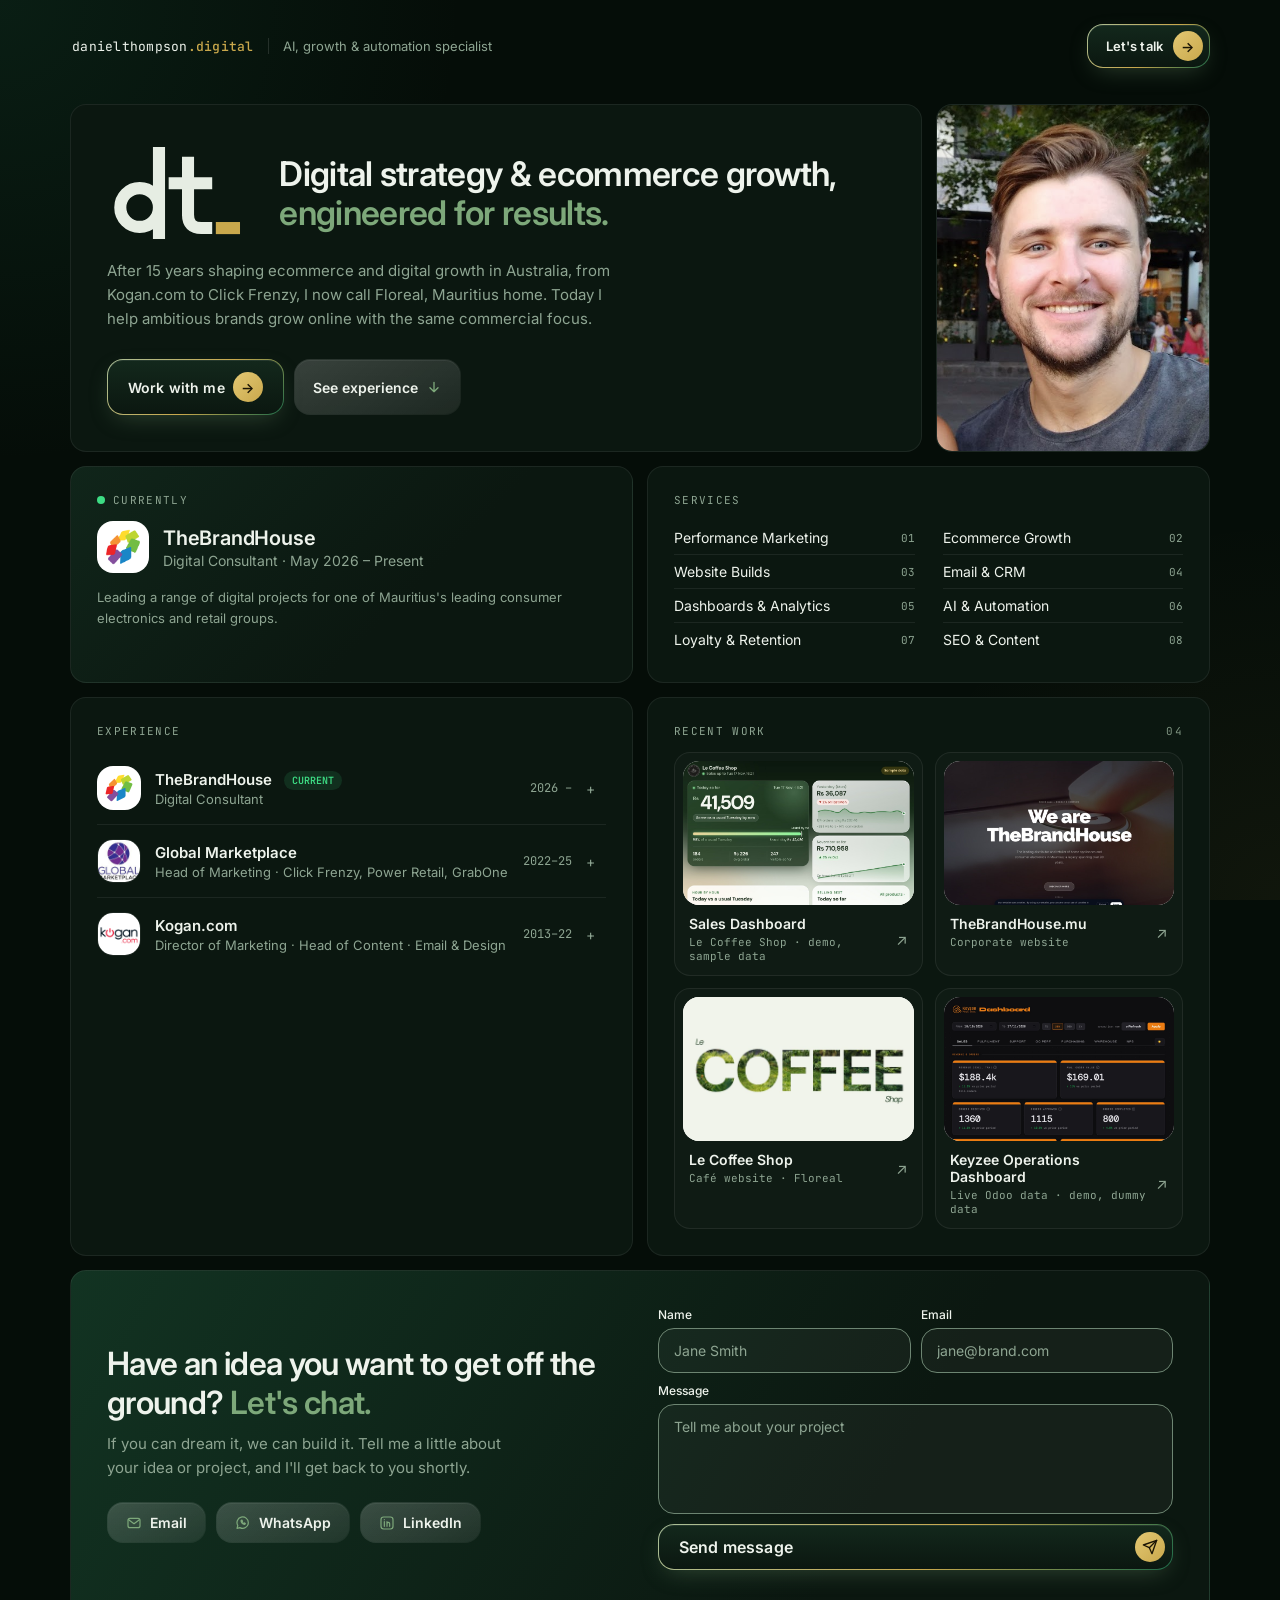
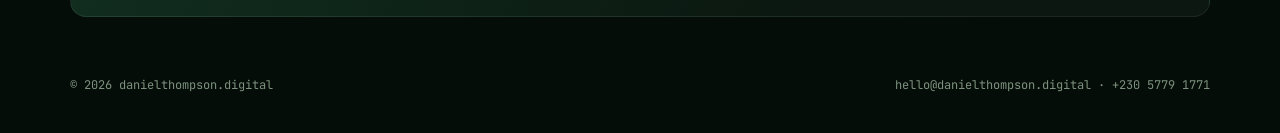
==== commit 577444f1: "Keep contact buttons on one row; email address moves to footer Co-Authored-By: Claude Opus 5.5 <nore" ====
--- a/index.html
+++ b/index.html
@@ -280,7 +280,10 @@
   .contact-title { font-size: 32px; font-weight: 600; letter-spacing: -0.02em; }
   .contact-title span { color: var(--green); }
   .contact-links { display: flex; gap: 10px; flex-wrap: wrap; }
-
+  .contact-links .btn { white-space: nowrap; }
+
+  footer a { color: inherit; text-decoration: none; }
+  footer a:hover { color: var(--muted); }
   footer { max-width: 1180px; margin: 0 auto; padding: 0 20px 40px; display: flex; justify-content: space-between; color: #7d927f; font-size: 12px; font-family: 'JetBrains Mono', monospace; }
 
   @media (max-width: 960px) {
@@ -312,6 +315,10 @@
     .exp-yrs { display: none; }
     .exp-body { padding-left: 0; }
     .contact-form { grid-template-columns: 1fr; }
+    .contact-links { display: grid; grid-template-columns: repeat(3, 1fr); gap: 8px; }
+    footer { flex-direction: column; gap: 6px; }
+    footer a { color: inherit; }
+    .contact-links .btn { justify-content: center; padding: 11px 8px; font-size: 13px; gap: 6px; }
     .field-wide, .contact-form button, .form-status { grid-column: span 1; }
   }
 
@@ -461,7 +468,7 @@
         <div class="contact-title">Have an idea you want to get off the ground? <span>Let's chat.</span></div>
         <p class="contact-sub">If you can dream it, we can build it. Tell me a little about your idea or project, and I'll get back to you shortly.</p>
         <div class="contact-links">
-          <a class="btn btn-ghost" href="mailto:hello@danielthompson.digital"><svg viewBox="0 0 24 24" fill="none" stroke="currentColor" stroke-width="1.8" stroke-linecap="round" stroke-linejoin="round" aria-hidden="true"><rect x="3" y="5" width="18" height="14" rx="3"/><path d="m4 7 8 6 8-6"/></svg><span>hello@danielthompson.digital</span></a>
+          <a class="btn btn-ghost" href="mailto:hello@danielthompson.digital" title="hello@danielthompson.digital"><svg viewBox="0 0 24 24" fill="none" stroke="currentColor" stroke-width="1.8" stroke-linecap="round" stroke-linejoin="round" aria-hidden="true"><rect x="3" y="5" width="18" height="14" rx="3"/><path d="m4 7 8 6 8-6"/></svg><span>Email</span><span class="sr-only"> hello@danielthompson.digital</span></a>
           <a class="btn btn-ghost" href="https://wa.me/23057791771" target="_blank" rel="noopener"><svg viewBox="0 0 24 24" fill="none" stroke="currentColor" stroke-width="1.8" stroke-linecap="round" stroke-linejoin="round" aria-hidden="true"><path d="M20 11.5a8.5 8.5 0 0 1-12.6 7.4L3 20l1.2-4.2A8.5 8.5 0 1 1 20 11.5Z"/><path d="M9 8.5c.2 2.6 2.4 5 5.5 5.6l1-1.3-1.8-1-1 .8c-1-.4-1.8-1.2-2.2-2.2l.8-1-1-1.8Z"/></svg><span>WhatsApp</span><span class="sr-only"> (opens in new tab)</span></a>
           <a class="btn btn-ghost" href="https://www.linkedin.com/in/danieltnthompson/" target="_blank" rel="noopener"><svg viewBox="0 0 24 24" fill="none" stroke="currentColor" stroke-width="1.8" stroke-linecap="round" stroke-linejoin="round" aria-hidden="true"><rect x="3" y="3" width="18" height="18" rx="4"/><path d="M8 10v7M8 7v.01M12 17v-4a2 2 0 0 1 4 0v4M12 10v7"/></svg><span>LinkedIn</span><span class="sr-only"> (opens in new tab)</span></a>
         </div>
@@ -478,7 +485,7 @@
   </div>
 </main>
 
-<footer><span>© 2026 danielthompson.digital</span><span>Floreal, Mauritius 🇲🇺 · +230 5779 1771</span></footer>
+<footer><span>© 2026 danielthompson.digital</span><span><a href="mailto:hello@danielthompson.digital">hello@danielthompson.digital</a> · +230 5779 1771</span></footer>
 
 <script>
   // Top bar: frosted backdrop appears once the page scrolls
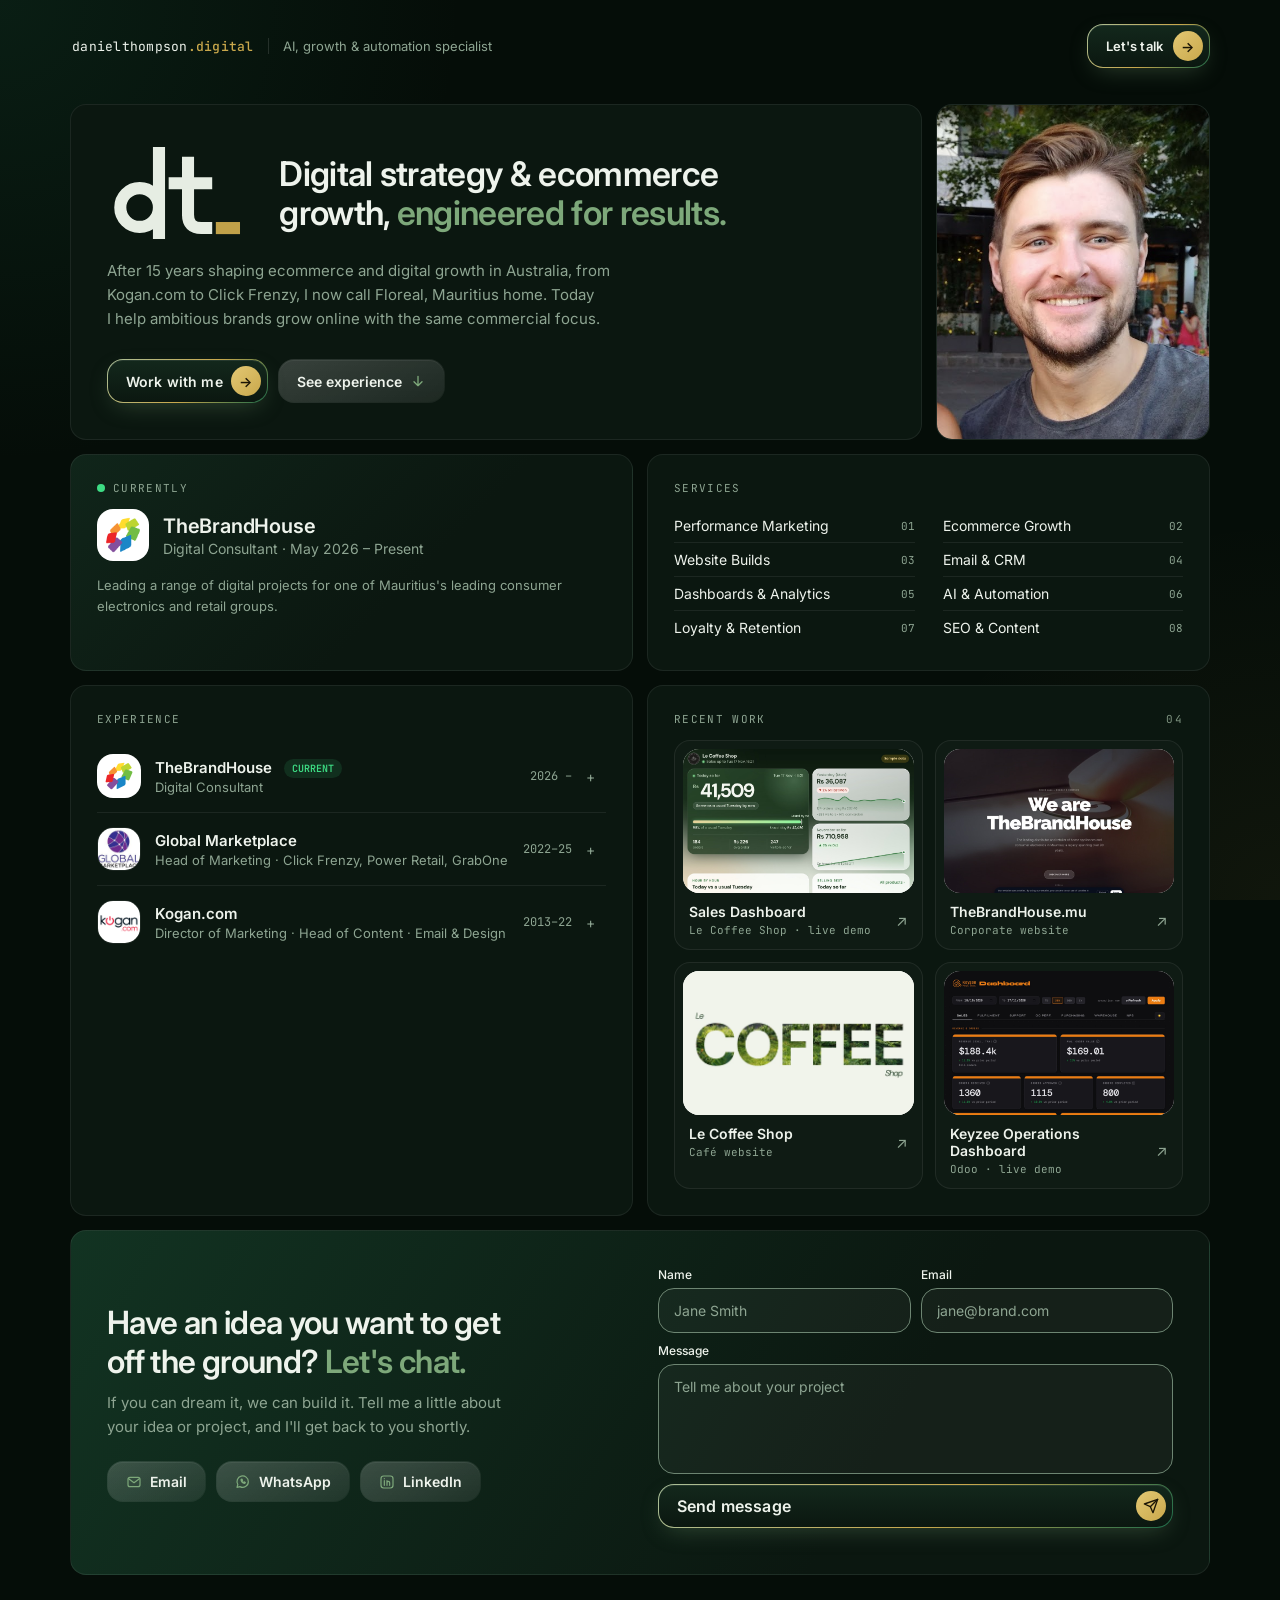
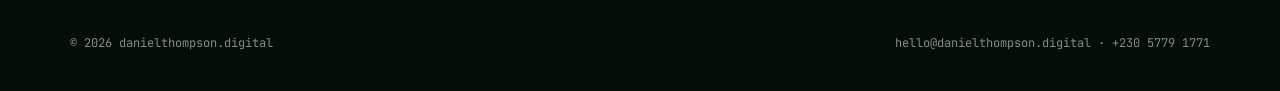
==== commit 8cf37813: "Mobile polish: nothing wraps or clips at 360–414px - Contact buttons drop icons on small phones so "" ====
--- a/index.html
+++ b/index.html
@@ -69,6 +69,7 @@
   }
   a { color: inherit; text-decoration: none; }
   .mono { font-family: 'JetBrains Mono', monospace; }
+  .nowrap { white-space: nowrap; }
   .sr-only { position: absolute; width: 1px; height: 1px; padding: 0; margin: -1px; overflow: hidden; clip: rect(0,0,0,0); white-space: nowrap; border: 0; }
 
   /* NAV */
@@ -128,6 +129,7 @@
   .nav-links a.cta:hover::after, .btn-primary:hover::after, .btn-ghost:hover::after { transform: translateX(120%); }
   .nav-links a.cta:hover .cta-arrow, a.btn-primary:hover .cta-arrow { transform: translateX(3px) rotate(-45deg); }
   .nav-links a.cta:focus-visible, .btn:focus-visible { outline: 2px solid #c9a84c; outline-offset: 3px; }
+  .btn.btn-primary { padding: 6px 6px 6px 18px; }
   .btn-primary:disabled { opacity: .75; cursor: progress; transform: none; }
 
   /* GRID */
@@ -278,7 +280,8 @@
   }
   .form-success { color: #3ddc84; font-weight: 600; }
   .contact-title { font-size: 32px; font-weight: 600; letter-spacing: -0.02em; }
-  .contact-title span { color: var(--green); }
+  .contact-title span { color: var(--green); white-space: nowrap; }
+  .hero-title, .contact-title, .hero-sub, .contact-sub { text-wrap: balance; }
   .contact-links { display: flex; gap: 10px; flex-wrap: wrap; }
   .contact-links .btn { white-space: nowrap; }
 
@@ -322,6 +325,16 @@
     .field-wide, .contact-form button, .form-status { grid-column: span 1; }
   }
 
+  @media (max-width: 400px) {
+    .tile { padding: 20px; }
+    .t-hero { padding: 24px; }
+    .hero-title { font-size: 24px; }
+    .contact-title { font-size: 25px; }
+    .badge-now { padding: 2px 6px; margin-left: 6px; }
+    .contact-links .btn svg { display: none; }
+    .footer-sep, .foot-sep { display: none; }
+    footer > span:last-child { display: flex; flex-direction: column; gap: 4px; }
+  }
   @media (prefers-reduced-motion: reduce) {
     *, *::before, *::after { animation: none !important; transition: none !important; }
     .js .tile { opacity: 1; transform: none; }
@@ -379,7 +392,7 @@
         <img class="now-logo" src="images/tbh-dtdl.png" alt="TheBrandHouse">
         <div>
           <div class="now-co">TheBrandHouse</div>
-          <div class="now-role">Digital Consultant · May 2026 – Present</div>
+          <div class="now-role">Digital Consultant · <span class="nowrap">May 2026 – Present</span></div>
         </div>
       </div>
       <p class="now-desc">Leading a range of digital projects for one of Mauritius's leading consumer electronics and retail groups.</p>
@@ -454,10 +467,10 @@
     <section class="tile t-work" id="work">
       <h2 class="label">Recent work <span class="count" aria-hidden="true">04</span></h2>
       <div class="gallery">
-        <a class="work" href="work/lcs-ceo-dashboard.html"><div class="work-shot"><div class="work-img" style="background-image:url(images/work/lcs-ceo-dashboard.jpg);background-position:center" role="img" aria-label="Le Coffee Shop sales dashboard showing sample figures"></div></div><div class="work-meta"><div><div class="work-title">Sales Dashboard</div><div class="work-tag">Le Coffee Shop · demo, sample data</div></div><span class="work-arrow" aria-hidden="true">↗</span></div></a>
+        <a class="work" href="work/lcs-ceo-dashboard.html"><div class="work-shot"><div class="work-img" style="background-image:url(images/work/lcs-ceo-dashboard.jpg);background-position:center" role="img" aria-label="Le Coffee Shop sales dashboard showing sample figures"></div></div><div class="work-meta"><div><div class="work-title">Sales Dashboard</div><div class="work-tag">Le Coffee Shop · live demo</div></div><span class="work-arrow" aria-hidden="true">↗</span></div></a>
         <a class="work" href="https://www.thebrandhouse.mu/" target="_blank" rel="noopener"><div class="work-shot"><div class="work-img" style="background-image:url(images/work/thebrandhouse-mu.jpg);background-position:top center" role="img" aria-label="TheBrandHouse.mu homepage"></div></div><div class="work-meta"><div><div class="work-title">TheBrandHouse.mu</div><div class="work-tag">Corporate website</div></div><span class="work-arrow" aria-hidden="true">↗</span></div><span class="sr-only"> (opens in new tab)</span></a>
-        <a class="work" href="https://lecoffee.shop/" target="_blank" rel="noopener"><div class="work-shot"><div class="work-img" style="background-image:url(images/work/le-coffee-shop.jpg);background-position:center" role="img" aria-label="Le Coffee Shop homepage"></div></div><div class="work-meta"><div><div class="work-title">Le Coffee Shop</div><div class="work-tag">Café website · Floreal</div></div><span class="work-arrow" aria-hidden="true">↗</span></div><span class="sr-only"> (opens in new tab)</span></a>
-        <a class="work" href="work/keyzee-dashboard/"><div class="work-shot"><div class="work-img" style="background-image:url(images/work/keyzee-dashboard.jpg);background-position:top center" role="img" aria-label="Keyzee operations dashboard showing dummy figures"></div></div><div class="work-meta"><div><div class="work-title">Keyzee Operations Dashboard</div><div class="work-tag">Live Odoo data · demo, dummy data</div></div><span class="work-arrow" aria-hidden="true">↗</span></div></a>
+        <a class="work" href="https://lecoffee.shop/" target="_blank" rel="noopener"><div class="work-shot"><div class="work-img" style="background-image:url(images/work/le-coffee-shop.jpg);background-position:center" role="img" aria-label="Le Coffee Shop homepage"></div></div><div class="work-meta"><div><div class="work-title">Le Coffee Shop</div><div class="work-tag">Café website</div></div><span class="work-arrow" aria-hidden="true">↗</span></div><span class="sr-only"> (opens in new tab)</span></a>
+        <a class="work" href="work/keyzee-dashboard/"><div class="work-shot"><div class="work-img" style="background-image:url(images/work/keyzee-dashboard.jpg);background-position:top center" role="img" aria-label="Keyzee operations dashboard showing dummy figures"></div></div><div class="work-meta"><div><div class="work-title">Keyzee Operations Dashboard</div><div class="work-tag">Odoo · live demo</div></div><span class="work-arrow" aria-hidden="true">↗</span></div></a>
       </div>
     </section>
 
@@ -485,7 +498,7 @@
   </div>
 </main>
 
-<footer><span>© 2026 danielthompson.digital</span><span><a href="mailto:hello@danielthompson.digital">hello@danielthompson.digital</a> · +230 5779 1771</span></footer>
+<footer><span>© 2026 danielthompson.digital</span><span><a href="mailto:hello@danielthompson.digital">hello@danielthompson.digital</a><span class="foot-sep"> · </span><span class="nowrap">+230 5779 1771</span></span></footer>
 
 <script>
   // Top bar: frosted backdrop appears once the page scrolls
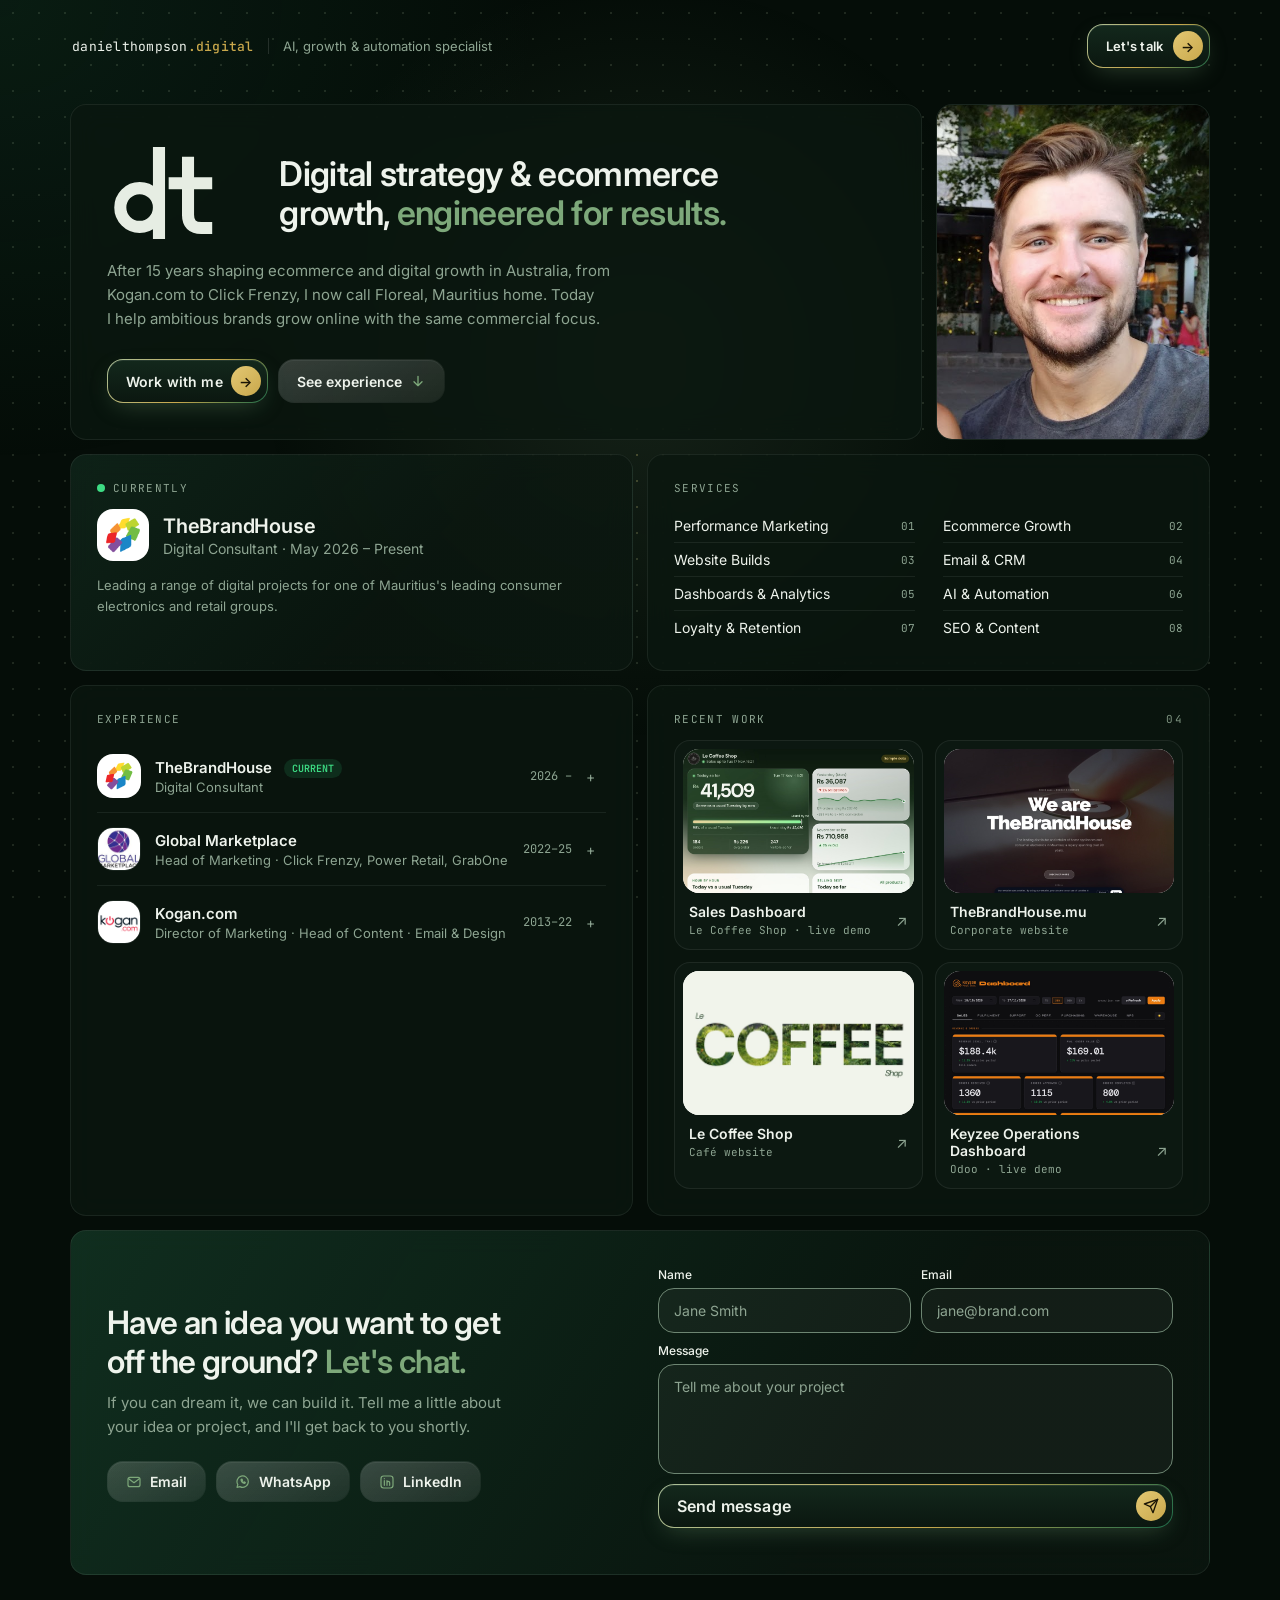
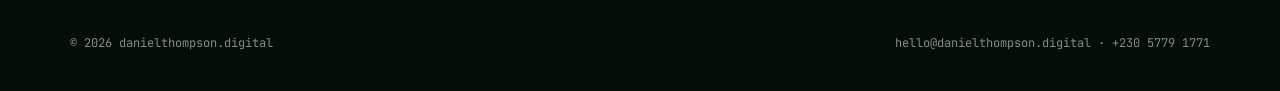
==== commit cb04cf88: "Living dot-grid background Faint dot grid with a slow breathing glow that wanders across the page; g" ====
--- a/index.html
+++ b/index.html
@@ -340,9 +340,30 @@
     .js .tile { opacity: 1; transform: none; }
     html { scroll-behavior: auto; }
   }
+  /* Moving background layer (behind everything) */
+  .bg { position: fixed; inset: 0; z-index: -1; overflow: hidden; pointer-events: none; }
+  body { background-image: none !important; }
+  @media (prefers-reduced-motion: reduce) { .bg *, .bg::before { animation: none !important; } }
+  /* Let the movement glow faintly through the tiles */
+  .tile { background-color: rgba(11,23,16,.8); }
+  .t-now { background: linear-gradient(135deg, rgba(16,37,26,.85), rgba(11,23,16,.8) 60%); }
+  .t-contact { background: linear-gradient(120deg, rgba(18,51,34,.88), rgba(11,23,16,.8) 70%); }
+  @media (min-width: 961px) { .tile { backdrop-filter: blur(14px); -webkit-backdrop-filter: blur(14px); } }
+
+  .bg { background: radial-gradient(70vmax 60vmax at 0% 0%, rgba(30,107,74,.16), transparent 60%); }
+  .bg .dots { position: absolute; inset: 0; background-image: radial-gradient(rgba(168,191,154,.16) 1px, transparent 1.4px); background-size: 26px 26px; }
+  .bg .glow { position: absolute; width: 70vmax; height: 70vmax; left: 50%; top: 40%; margin: -35vmax 0 0 -35vmax; border-radius: 50%;
+    background: radial-gradient(circle, rgba(125,168,122,.14), transparent 60%); animation: breathe 9s ease-in-out infinite, wander 40s ease-in-out infinite alternate; }
+  .bg .reveal { position: absolute; inset: 0; background-image: radial-gradient(rgba(201,168,76,.55) 1px, transparent 1.5px); background-size: 26px 26px;
+    -webkit-mask-image: radial-gradient(30vmax 30vmax at var(--x,50%) var(--y,40%), #000, transparent 70%); mask-image: radial-gradient(30vmax 30vmax at var(--x,50%) var(--y,40%), #000, transparent 70%);
+    opacity: .5; animation: breatheo 9s ease-in-out infinite; }
+  @keyframes breathe { 0%,100% { transform: scale(.85); opacity: .7; } 50% { transform: scale(1.1); opacity: 1; } }
+  @keyframes breatheo { 0%,100% { opacity: .25; } 50% { opacity: .6; } }
+  @keyframes wander { to { left: 30%; top: 65%; } }
 </style>
 </head>
 <body>
+<div class="bg" aria-hidden="true"><span class="dots"></span><span class="glow"></span><span class="reveal"></span></div>
 
 <nav>
   <div class="nav-inner">
@@ -501,6 +522,13 @@
 <footer><span>© 2026 danielthompson.digital</span><span><a href="mailto:hello@danielthompson.digital">hello@danielthompson.digital</a><span class="foot-sep"> · </span><span class="nowrap">+230 5779 1771</span></span></footer>
 
 <script>
+  // Background: the gold dot glow drifts toward the pointer (desktop only)
+  if (matchMedia('(pointer: fine)').matches && !matchMedia('(prefers-reduced-motion: reduce)').matches) {
+    const bgEl = document.querySelector('.bg'); let tx = 50, ty = 40, cx = 50, cy = 40;
+    addEventListener('mousemove', e => { tx = e.clientX / innerWidth * 100; ty = e.clientY / innerHeight * 100; }, { passive: true });
+    (function ease() { cx += (tx - cx) * 0.04; cy += (ty - cy) * 0.04; bgEl.style.setProperty('--x', cx + '%'); bgEl.style.setProperty('--y', cy + '%'); requestAnimationFrame(ease); })();
+  }
+
   // Top bar: frosted backdrop appears once the page scrolls
   const navEl = document.querySelector('nav');
   const onScroll = () => navEl.classList.toggle('scrolled', window.scrollY > 8);
